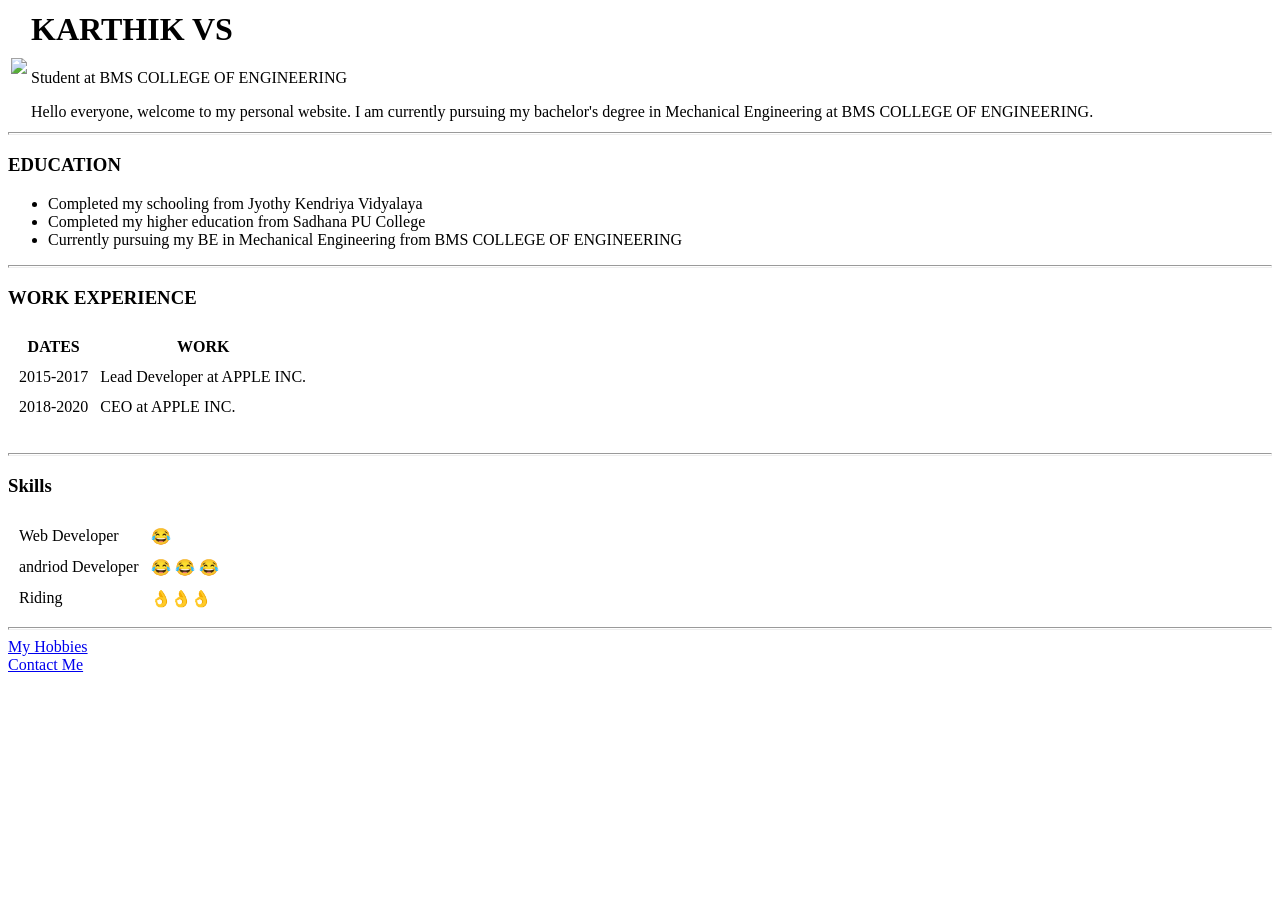
==== index.html @ 0edec09c "Add initial CV website files" ====
<html>

<head>
  <meta charset="utf-8">
  <title>Karthik's Personal Website</title>
</head>

<body>
  <table>
    <tr>
      <td>
        <img src="https://images.newscientist.com/wp-content/uploads/2022/07/12160337/SEI_114340789.jpg?width=300" </td>
      <td>
        <h1>KARTHIK VS</h1>
        <p>
          Student at BMS COLLEGE OF ENGINEERING
        </p>
        <p>
          Hello everyone, welcome to my personal website.
          I am currently pursuing my bachelor's degree in
          Mechanical Engineering at BMS COLLEGE OF ENGINEERING.
        </p>
    </tr>
  </table>





  <hr size="3" />
  <h3>EDUCATION </h3>
  <ul>
    <li>Completed my schooling from Jyothy Kendriya Vidyalaya</li>
    <li>Completed my higher education from Sadhana PU College </li>
    <li>Currently pursuing my BE in Mechanical Engineering from BMS COLLEGE OF ENGINEERING</li>
  </ul>
  <hr size="3"/>
  <h3>WORK EXPERIENCE</h3>
  <table cellspacing="10">
    <thead>
      <tr>
        <th> DATES</th>
        <th>WORK</th>
      </tr>
    </thead>
    <tr>
      <td>
        2015-2017
      </td>
      <td>
        Lead Developer at APPLE INC.
      </td>
    </tr>
    <tr>
      <td>
        2018-2020
      </td>
      <td>
        CEO at APPLE INC.
      </td>

    </tr>
  </table>
  <br />
  <hr size="3"/>
  <h3>Skills</h3>
  <table cellspacing="10">
    <tr>
      <td>Web Developer  </td>
      <td>
        😂
      </td>
    </tr>
    <tr>
      <td>andriod Developer  </td>
      <td>
        😂  😂  😂
      </td>
    </tr>
    <tr>
      <td>Riding  </td>
      <td>
        👌👌👌
      </td>
    </tr>
  </table>

  <hr size="3" />

  <a href="Hobbies.html">My Hobbies</a>
  <br />
  <a href="contact me.html">Contact Me</a>



</body>

</html>
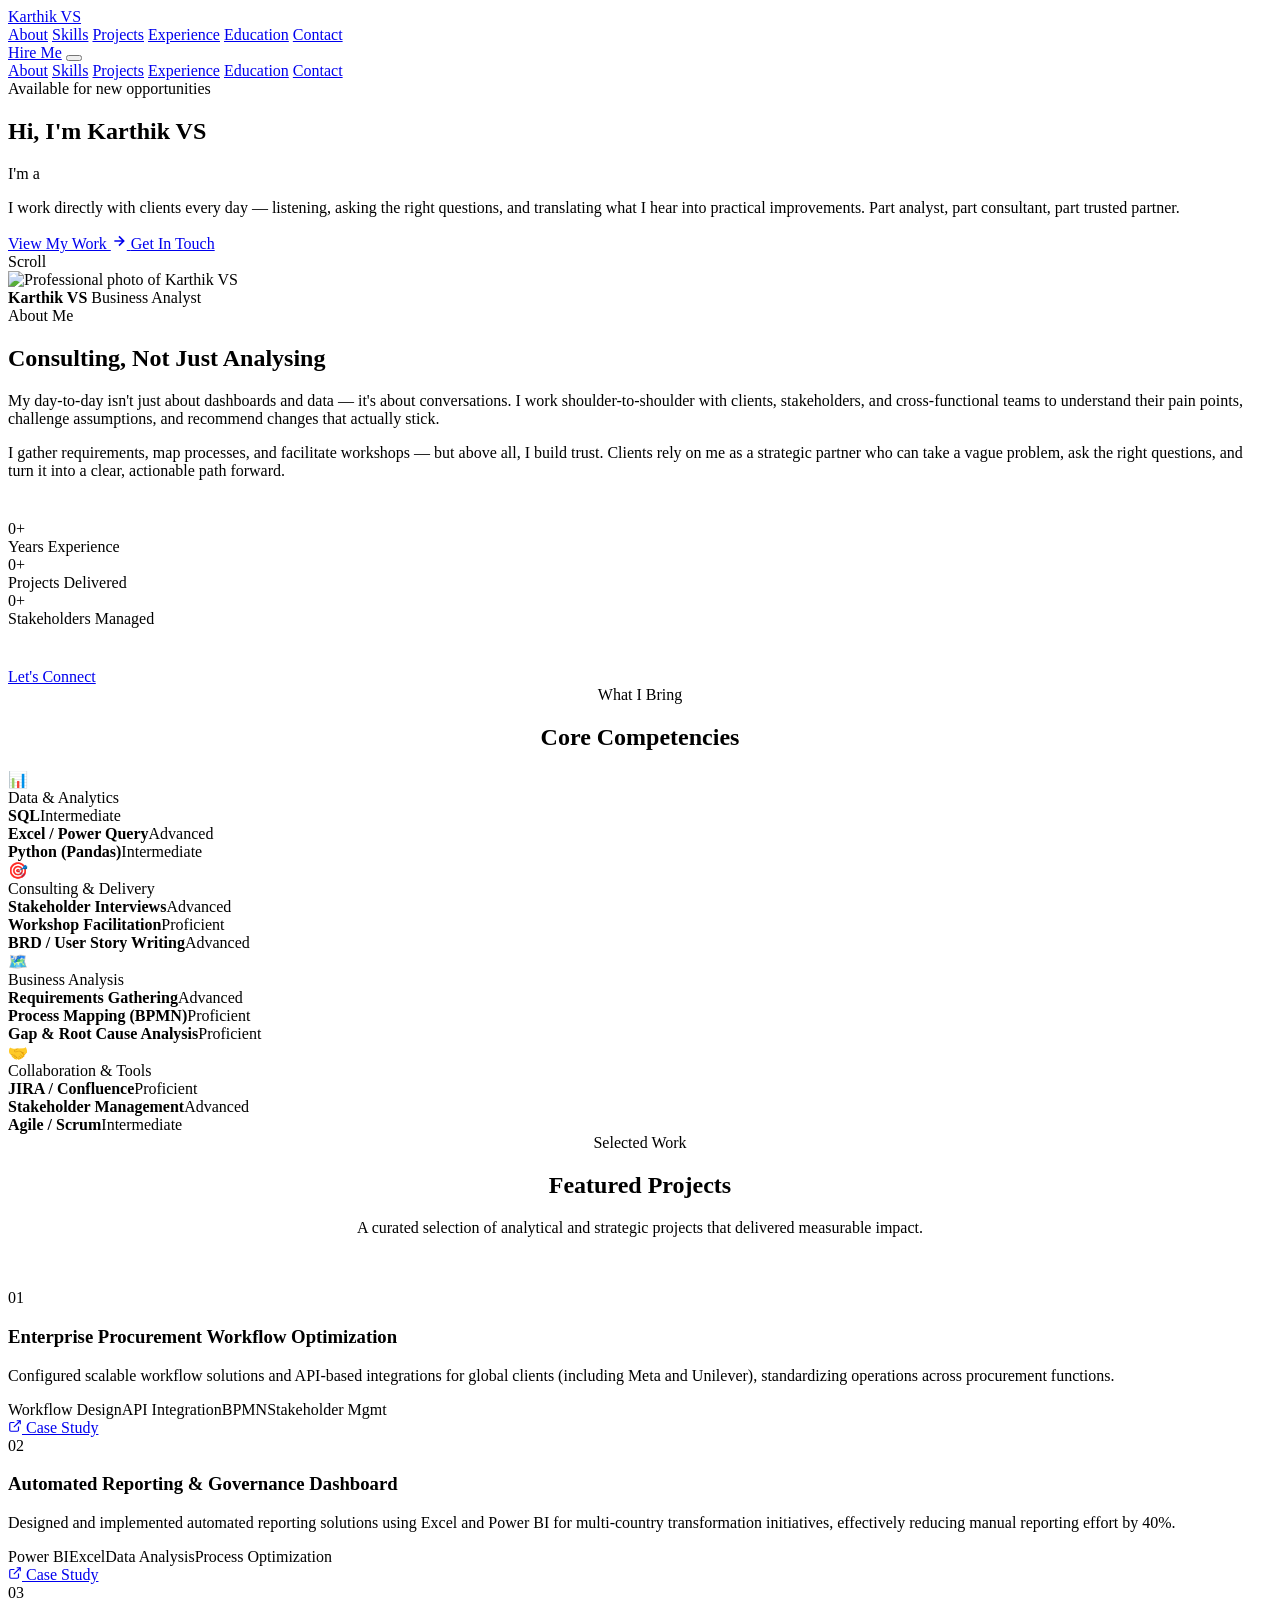
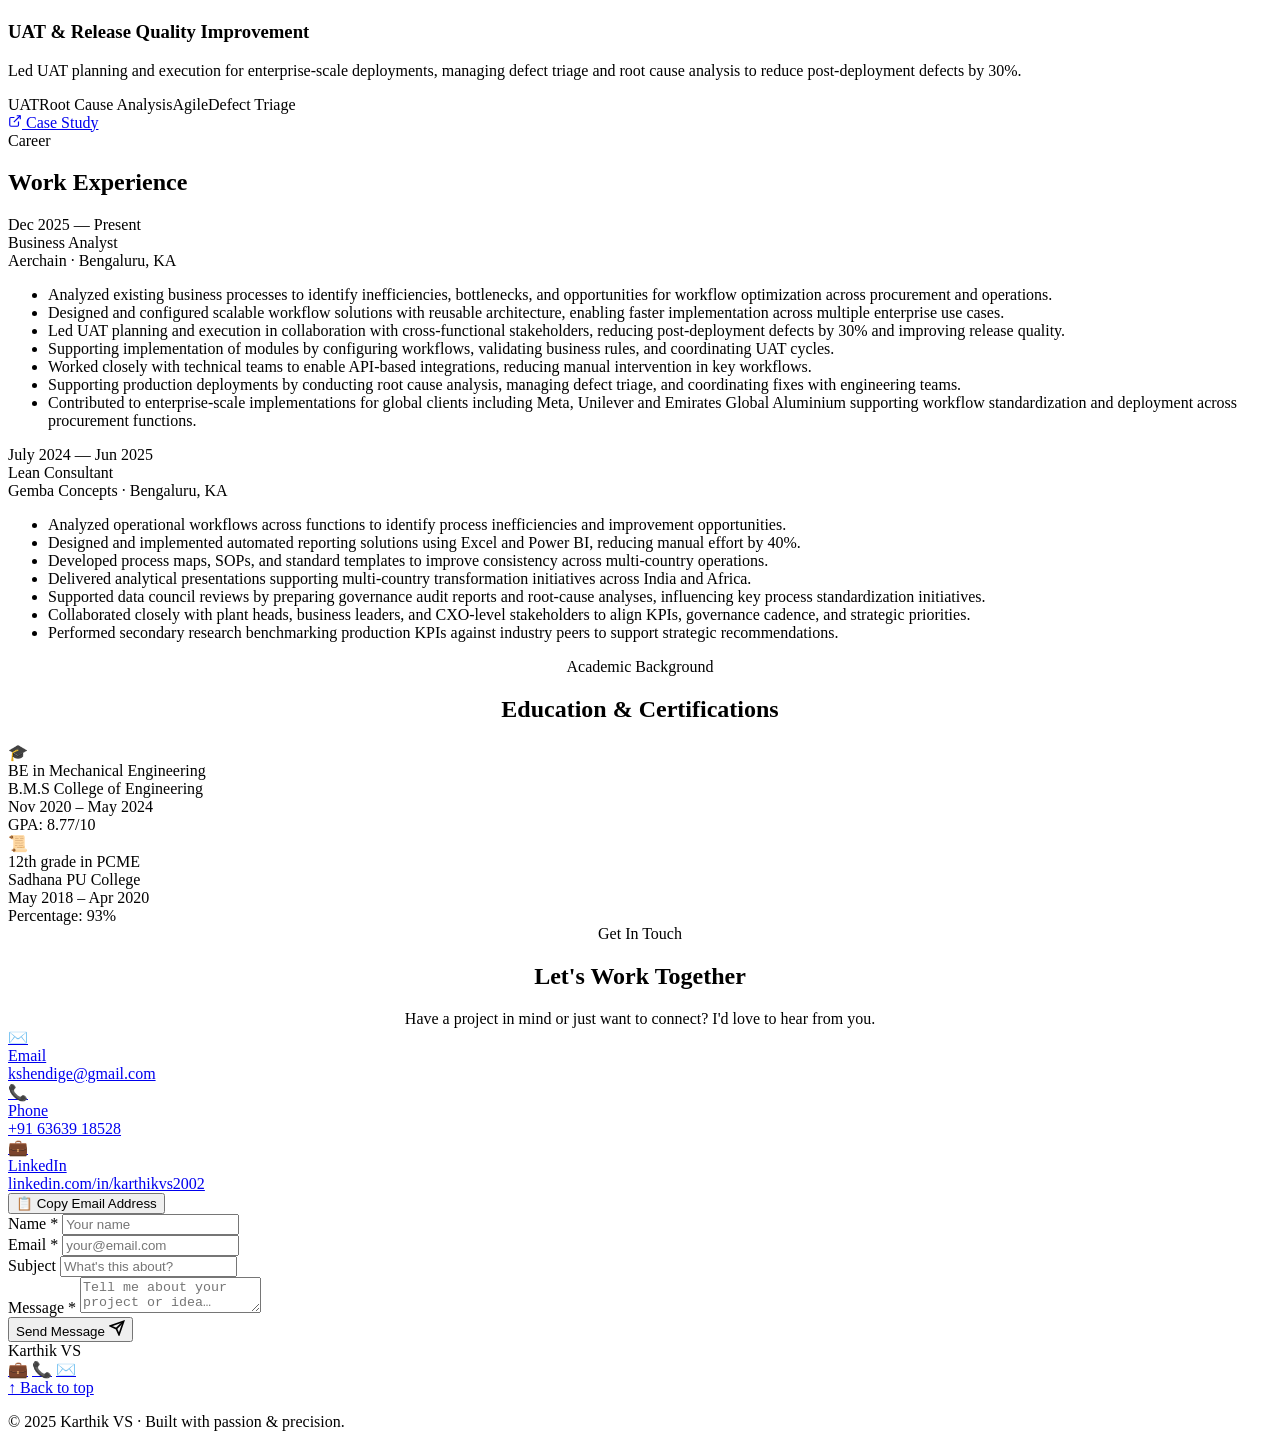
==== commit 306bc016: "Add files via upload" ====
--- a/index.html
+++ b/index.html
@@ -1,98 +1,436 @@
-<html>
-
-<head>
-  <meta charset="utf-8">
-  <title>Karthik's Personal Website</title>
-</head>
-
-<body>
-  <table>
-    <tr>
-      <td>
-        <img src="https://images.newscientist.com/wp-content/uploads/2022/07/12160337/SEI_114340789.jpg?width=300" </td>
-      <td>
-        <h1>KARTHIK VS</h1>
-        <p>
-          Student at BMS COLLEGE OF ENGINEERING
-        </p>
-        <p>
-          Hello everyone, welcome to my personal website.
-          I am currently pursuing my bachelor's degree in
-          Mechanical Engineering at BMS COLLEGE OF ENGINEERING.
-        </p>
-    </tr>
-  </table>
-
-
-
-
-
-  <hr size="3" />
-  <h3>EDUCATION </h3>
-  <ul>
-    <li>Completed my schooling from Jyothy Kendriya Vidyalaya</li>
-    <li>Completed my higher education from Sadhana PU College </li>
-    <li>Currently pursuing my BE in Mechanical Engineering from BMS COLLEGE OF ENGINEERING</li>
-  </ul>
-  <hr size="3"/>
-  <h3>WORK EXPERIENCE</h3>
-  <table cellspacing="10">
-    <thead>
-      <tr>
-        <th> DATES</th>
-        <th>WORK</th>
-      </tr>
-    </thead>
-    <tr>
-      <td>
-        2015-2017
-      </td>
-      <td>
-        Lead Developer at APPLE INC.
-      </td>
-    </tr>
-    <tr>
-      <td>
-        2018-2020
-      </td>
-      <td>
-        CEO at APPLE INC.
-      </td>
-
-    </tr>
-  </table>
-  <br />
-  <hr size="3"/>
-  <h3>Skills</h3>
-  <table cellspacing="10">
-    <tr>
-      <td>Web Developer  </td>
-      <td>
-        😂
-      </td>
-    </tr>
-    <tr>
-      <td>andriod Developer  </td>
-      <td>
-        😂  😂  😂
-      </td>
-    </tr>
-    <tr>
-      <td>Riding  </td>
-      <td>
-        👌👌👌
-      </td>
-    </tr>
-  </table>
-
-  <hr size="3" />
-
-  <a href="Hobbies.html">My Hobbies</a>
-  <br />
-  <a href="contact me.html">Contact Me</a>
-
-
-
-</body>
-
-</html>
+<!DOCTYPE html>
+<html lang="en">
+<head>
+  <meta charset="UTF-8" />
+  <meta name="viewport" content="width=device-width, initial-scale=1.0" />
+  <title>Karthik VS — Business Analyst &amp; Consultant</title>
+  <meta name="description" content="Portfolio of Karthik VS — a Business Analyst and client-facing consultant who partners with organisations to solve complex problems, improve processes, and drive strategic outcomes." />
+  <meta name="theme-color" content="#06060f" />
+  <meta property="og:title" content="Karthik VS — Business Analyst" />
+  <meta property="og:description" content="Transforming complex data into clear, actionable business strategies." />
+  <meta property="og:type" content="website" />
+  <link rel="stylesheet" href="css/style.css" />
+</head>
+<body>
+
+  <!-- Custom Cursor -->
+  <div id="cursor-dot" aria-hidden="true"></div>
+  <div id="cursor-ring" aria-hidden="true"></div>
+
+  <!-- Scroll Progress -->
+  <div id="scroll-progress" aria-hidden="true"></div>
+
+  <!-- ═══════════ NAVBAR ═══════════ -->
+  <header id="navbar" class="navbar" role="banner">
+    <div class="container">
+      <a href="#hero" class="nav__logo" aria-label="Karthik VS — home">Karthik VS</a>
+      <nav class="nav__links" aria-label="Primary navigation">
+        <a href="#about"      class="nav__link">About</a>
+        <a href="#skills"     class="nav__link">Skills</a>
+        <a href="#projects"   class="nav__link">Projects</a>
+        <a href="#experience" class="nav__link">Experience</a>
+        <a href="#education"  class="nav__link">Education</a>
+        <a href="#contact"    class="nav__link">Contact</a>
+      </nav>
+      <a href="#contact" class="nav__cta" id="nav-hire-btn">Hire Me</a>
+      <button class="nav__hamburger" id="hamburger" aria-label="Toggle menu" aria-expanded="false">
+        <span></span><span></span><span></span>
+      </button>
+    </div>
+  </header>
+
+  <!-- Mobile Drawer -->
+  <nav class="nav__drawer" id="nav-drawer" aria-label="Mobile navigation">
+    <a href="#about"      class="nav__link">About</a>
+    <a href="#skills"     class="nav__link">Skills</a>
+    <a href="#projects"   class="nav__link">Projects</a>
+    <a href="#experience" class="nav__link">Experience</a>
+    <a href="#education"  class="nav__link">Education</a>
+    <a href="#contact"    class="nav__link">Contact</a>
+  </nav>
+
+  <main id="main-content">
+
+    <!-- ═══════════ HERO ═══════════ -->
+    <section id="hero" class="hero" aria-label="Introduction">
+      <div class="hero__blobs" aria-hidden="true">
+        <div class="blob blob-1"></div>
+        <div class="blob blob-2"></div>
+        <div class="blob blob-3"></div>
+      </div>
+      <div class="container">
+        <div class="hero__tag" aria-label="Availability status">
+          <span class="hero__tag-dot"></span>
+          Available for new opportunities
+        </div>
+        <h1 class="hero__name">
+          Hi, I'm <span class="gradient-text">Karthik VS</span>
+        </h1>
+        <p class="hero__roles">
+          I'm a <span class="typed" id="typed-text"></span><span class="hero__cursor" aria-hidden="true"></span>
+        </p>
+        <p class="hero__bio">
+          I work directly with clients every day — listening, asking the right questions, and translating what I hear into practical improvements. Part analyst, part consultant, part trusted partner.
+        </p>
+        <div class="hero__actions">
+          <a href="#projects" class="btn-primary" id="hero-view-work-btn">
+            View My Work
+            <svg width="16" height="16" viewBox="0 0 24 24" fill="none" stroke="currentColor" stroke-width="2.5" aria-hidden="true"><path d="M5 12h14M12 5l7 7-7 7"/></svg>
+          </a>
+          <a href="#contact" class="btn-ghost" id="hero-contact-btn">Get In Touch</a>
+        </div>
+      </div>
+      <div class="hero__scroll" aria-hidden="true">
+        <div class="hero__scroll-icon"></div>
+        <span>Scroll</span>
+      </div>
+    </section>
+
+    <!-- ═══════════ ABOUT ═══════════ -->
+    <section id="about" class="section section--alt" aria-label="About me">
+      <div class="container">
+        <div class="about__grid">
+          <div class="reveal reveal--left">
+            <div class="about__avatar-wrap" data-tilt data-tilt-max="6">
+              <img src="assets/avatar.png" alt="Professional photo of Karthik VS" loading="lazy" />
+              <div class="about__avatar-badge">
+                <strong>Karthik VS</strong>
+                <span>Business Analyst</span>
+              </div>
+            </div>
+          </div>
+          <div class="reveal reveal--right">
+            <span class="section-label">About Me</span>
+            <h2 class="section-title">Consulting, <span class="gradient-text">Not Just Analysing</span></h2>
+            <p class="section-sub">
+              My day-to-day isn't just about dashboards and data — it's about conversations. I work shoulder-to-shoulder with clients, stakeholders, and cross-functional teams to understand their pain points, challenge assumptions, and recommend changes that actually stick.
+            </p>
+            <p class="section-sub" style="margin-top:16px;">
+              I gather requirements, map processes, and facilitate workshops — but above all, I build trust. Clients rely on me as a strategic partner who can take a vague problem, ask the right questions, and turn it into a clear, actionable path forward.
+            </p>
+            <div class="about__stats reveal-stagger" style="margin-top:40px;">
+              <div class="stat">
+                <div class="stat__num gradient-text" data-count="2" data-suffix="+">0+</div>
+                <div class="stat__label">Years Experience</div>
+              </div>
+              <div class="stat">
+                <div class="stat__num gradient-text" data-count="10" data-suffix="+">0+</div>
+                <div class="stat__label">Projects Delivered</div>
+              </div>
+              <div class="stat">
+                <div class="stat__num gradient-text" data-count="15" data-suffix="+">0+</div>
+                <div class="stat__label">Stakeholders Managed</div>
+              </div>
+            </div>
+            <div style="margin-top:40px;">
+              <a href="#contact" class="btn-primary" id="about-contact-btn">Let's Connect</a>
+            </div>
+          </div>
+        </div>
+      </div>
+    </section>
+
+    <!-- ═══════════ SKILLS ═══════════ -->
+    <section id="skills" class="section" aria-label="Skills">
+      <div class="container">
+        <div class="reveal" style="text-align:center;margin-bottom:8px;">
+          <span class="section-label">What I Bring</span>
+          <h2 class="section-title">Core <span class="gradient-text">Competencies</span></h2>
+        </div>
+        <div class="skills__grid reveal-stagger">
+
+          <div class="skill-group">
+            <div class="skill-group__icon">📊</div>
+            <div class="skill-group__name">Data &amp; Analytics</div>
+            <div class="skill-bar">
+              <div class="skill-bar__label"><strong>SQL</strong><span>Intermediate</span></div>
+              <div class="skill-bar__track"><div class="skill-bar-fill" data-pct="75"></div></div>
+            </div>
+            <div class="skill-bar">
+              <div class="skill-bar__label"><strong>Excel / Power Query</strong><span>Advanced</span></div>
+              <div class="skill-bar__track"><div class="skill-bar-fill" data-pct="95"></div></div>
+            </div>
+            <div class="skill-bar">
+              <div class="skill-bar__label"><strong>Python (Pandas)</strong><span>Intermediate</span></div>
+              <div class="skill-bar__track"><div class="skill-bar-fill" data-pct="75"></div></div>
+            </div>
+          </div>
+
+          <div class="skill-group">
+            <div class="skill-group__icon">🎯</div>
+            <div class="skill-group__name">Consulting &amp; Delivery</div>
+            <div class="skill-bar">
+              <div class="skill-bar__label"><strong>Stakeholder Interviews</strong><span>Advanced</span></div>
+              <div class="skill-bar__track"><div class="skill-bar-fill" data-pct="92"></div></div>
+            </div>
+            <div class="skill-bar">
+              <div class="skill-bar__label"><strong>Workshop Facilitation</strong><span>Proficient</span></div>
+              <div class="skill-bar__track"><div class="skill-bar-fill" data-pct="88"></div></div>
+            </div>
+            <div class="skill-bar">
+              <div class="skill-bar__label"><strong>BRD / User Story Writing</strong><span>Advanced</span></div>
+              <div class="skill-bar__track"><div class="skill-bar-fill" data-pct="90"></div></div>
+            </div>
+          </div>
+
+
+          <div class="skill-group">
+            <div class="skill-group__icon">🗺️</div>
+            <div class="skill-group__name">Business Analysis</div>
+            <div class="skill-bar">
+              <div class="skill-bar__label"><strong>Requirements Gathering</strong><span>Advanced</span></div>
+              <div class="skill-bar__track"><div class="skill-bar-fill" data-pct="95"></div></div>
+            </div>
+            <div class="skill-bar">
+              <div class="skill-bar__label"><strong>Process Mapping (BPMN)</strong><span>Proficient</span></div>
+              <div class="skill-bar__track"><div class="skill-bar-fill" data-pct="88"></div></div>
+            </div>
+            <div class="skill-bar">
+              <div class="skill-bar__label"><strong>Gap &amp; Root Cause Analysis</strong><span>Proficient</span></div>
+              <div class="skill-bar__track"><div class="skill-bar-fill" data-pct="85"></div></div>
+            </div>
+          </div>
+
+          <div class="skill-group">
+            <div class="skill-group__icon">🤝</div>
+            <div class="skill-group__name">Collaboration &amp; Tools</div>
+            <div class="skill-bar">
+              <div class="skill-bar__label"><strong>JIRA / Confluence</strong><span>Proficient</span></div>
+              <div class="skill-bar__track"><div class="skill-bar-fill" data-pct="88"></div></div>
+            </div>
+            <div class="skill-bar">
+              <div class="skill-bar__label"><strong>Stakeholder Management</strong><span>Advanced</span></div>
+              <div class="skill-bar__track"><div class="skill-bar-fill" data-pct="90"></div></div>
+            </div>
+            <div class="skill-bar">
+              <div class="skill-bar__label"><strong>Agile / Scrum</strong><span>Intermediate</span></div>
+              <div class="skill-bar__track"><div class="skill-bar-fill" data-pct="82"></div></div>
+            </div>
+          </div>
+
+        </div>
+      </div>
+    </section>
+
+    <!-- ═══════════ PROJECTS ═══════════ -->
+    <section id="projects" class="section section--alt" aria-label="Projects">
+      <div class="container">
+        <div class="reveal" style="text-align:center;">
+          <span class="section-label">Selected Work</span>
+          <h2 class="section-title">Featured <span class="gradient-text">Projects</span></h2>
+          <p class="section-sub" style="margin:0 auto 52px;">A curated selection of analytical and strategic projects that delivered measurable impact.</p>
+        </div>
+        <div class="projects__grid reveal-stagger">
+
+          <article class="project-card" data-tilt data-tilt-max="5">
+            <div class="project-card__num">01</div>
+            <h3 class="project-card__title">Enterprise Procurement Workflow Optimization</h3>
+            <p class="project-card__desc">Configured scalable workflow solutions and API-based integrations for global clients (including Meta and Unilever), standardizing operations across procurement functions.</p>
+            <div class="project-card__tags">
+              <span class="tag">Workflow Design</span><span class="tag">API Integration</span><span class="tag">BPMN</span><span class="tag">Stakeholder Mgmt</span>
+            </div>
+            <div class="project-card__links">
+              <a href="#" class="project-link" id="proj1-case-btn">
+                <svg width="14" height="14" viewBox="0 0 24 24" fill="none" stroke="currentColor" stroke-width="2" aria-hidden="true"><path d="M18 13v6a2 2 0 01-2 2H5a2 2 0 01-2-2V8a2 2 0 012-2h6"/><polyline points="15 3 21 3 21 9"/><line x1="10" y1="14" x2="21" y2="3"/></svg>
+                Case Study
+              </a>
+            </div>
+          </article>
+
+          <article class="project-card" data-tilt data-tilt-max="5">
+            <div class="project-card__num">02</div>
+            <h3 class="project-card__title">Automated Reporting &amp; Governance Dashboard</h3>
+            <p class="project-card__desc">Designed and implemented automated reporting solutions using Excel and Power BI for multi-country transformation initiatives, effectively reducing manual reporting effort by 40%.</p>
+            <div class="project-card__tags">
+              <span class="tag">Power BI</span><span class="tag">Excel</span><span class="tag">Data Analysis</span><span class="tag">Process Optimization</span>
+            </div>
+            <div class="project-card__links">
+              <a href="#" class="project-link" id="proj2-case-btn">
+                <svg width="14" height="14" viewBox="0 0 24 24" fill="none" stroke="currentColor" stroke-width="2" aria-hidden="true"><path d="M18 13v6a2 2 0 01-2 2H5a2 2 0 01-2-2V8a2 2 0 012-2h6"/><polyline points="15 3 21 3 21 9"/><line x1="10" y1="14" x2="21" y2="3"/></svg>
+                Case Study
+              </a>
+            </div>
+          </article>
+
+          <article class="project-card" data-tilt data-tilt-max="5">
+            <div class="project-card__num">03</div>
+            <h3 class="project-card__title">UAT &amp; Release Quality Improvement</h3>
+            <p class="project-card__desc">Led UAT planning and execution for enterprise-scale deployments, managing defect triage and root cause analysis to reduce post-deployment defects by 30%.</p>
+            <div class="project-card__tags">
+              <span class="tag">UAT</span><span class="tag">Root Cause Analysis</span><span class="tag">Agile</span><span class="tag">Defect Triage</span>
+            </div>
+            <div class="project-card__links">
+              <a href="#" class="project-link" id="proj3-case-btn">
+                <svg width="14" height="14" viewBox="0 0 24 24" fill="none" stroke="currentColor" stroke-width="2" aria-hidden="true"><path d="M18 13v6a2 2 0 01-2 2H5a2 2 0 01-2-2V8a2 2 0 012-2h6"/><polyline points="15 3 21 3 21 9"/><line x1="10" y1="14" x2="21" y2="3"/></svg>
+                Case Study
+              </a>
+            </div>
+          </article>
+
+        </div>
+      </div>
+    </section>
+
+    <!-- ═══════════ EXPERIENCE ═══════════ -->
+    <section id="experience" class="section" aria-label="Work experience">
+      <div class="container">
+        <div class="reveal">
+          <span class="section-label">Career</span>
+          <h2 class="section-title">Work <span class="gradient-text">Experience</span></h2>
+        </div>
+        <div class="timeline reveal">
+
+          <div class="timeline__item">
+            <div class="timeline__dot" aria-hidden="true"></div>
+            <div class="timeline__date">Dec 2025 — Present</div>
+            <div class="timeline__role">Business Analyst</div>
+            <div class="timeline__company">Aerchain · Bengaluru, KA</div>
+            <ul class="timeline__bullets">
+              <li>Analyzed existing business processes to identify inefficiencies, bottlenecks, and opportunities for workflow optimization across procurement and operations.</li>
+              <li>Designed and configured scalable workflow solutions with reusable architecture, enabling faster implementation across multiple enterprise use cases.</li>
+              <li>Led UAT planning and execution in collaboration with cross-functional stakeholders, reducing post-deployment defects by 30% and improving release quality.</li>
+              <li>Supporting implementation of modules by configuring workflows, validating business rules, and coordinating UAT cycles.</li>
+              <li>Worked closely with technical teams to enable API-based integrations, reducing manual intervention in key workflows.</li>
+              <li>Supporting production deployments by conducting root cause analysis, managing defect triage, and coordinating fixes with engineering teams.</li>
+              <li>Contributed to enterprise-scale implementations for global clients including Meta, Unilever and Emirates Global Aluminium supporting workflow standardization and deployment across procurement functions.</li>
+            </ul>
+          </div>
+
+          <div class="timeline__item">
+            <div class="timeline__dot" aria-hidden="true"></div>
+            <div class="timeline__date">July 2024 — Jun 2025</div>
+            <div class="timeline__role">Lean Consultant</div>
+            <div class="timeline__company">Gemba Concepts · Bengaluru, KA</div>
+            <ul class="timeline__bullets">
+              <li>Analyzed operational workflows across functions to identify process inefficiencies and improvement opportunities.</li>
+              <li>Designed and implemented automated reporting solutions using Excel and Power BI, reducing manual effort by 40%.</li>
+              <li>Developed process maps, SOPs, and standard templates to improve consistency across multi-country operations.</li>
+              <li>Delivered analytical presentations supporting multi-country transformation initiatives across India and Africa.</li>
+              <li>Supported data council reviews by preparing governance audit reports and root-cause analyses, influencing key process standardization initiatives.</li>
+              <li>Collaborated closely with plant heads, business leaders, and CXO-level stakeholders to align KPIs, governance cadence, and strategic priorities.</li>
+              <li>Performed secondary research benchmarking production KPIs against industry peers to support strategic recommendations.</li>
+            </ul>
+          </div>
+
+        </div>
+      </div>
+    </section>
+
+    <!-- ═══════════ EDUCATION ═══════════ -->
+    <section id="education" class="section section--alt" aria-label="Education">
+      <div class="container">
+        <div class="reveal" style="text-align:center;">
+          <span class="section-label">Academic Background</span>
+          <h2 class="section-title">Education &amp; <span class="gradient-text">Certifications</span></h2>
+        </div>
+        <div class="education__grid reveal-stagger">
+
+          <div class="edu-card">
+            <div class="edu-card__icon">🎓</div>
+            <div class="edu-card__degree">BE in Mechanical Engineering</div>
+            <div class="edu-card__school">B.M.S College of Engineering</div>
+            <div class="edu-card__year">Nov 2020 – May 2024</div>
+            <div class="edu-card__year">GPA: 8.77/10</div>
+          </div>
+
+          <div class="edu-card">
+            <div class="edu-card__icon">📜</div>
+            <div class="edu-card__degree">12th grade in PCME</div>
+            <div class="edu-card__school">Sadhana PU College</div>
+            <div class="edu-card__year">May 2018 – Apr 2020</div>
+            <div class="edu-card__year">Percentage: 93%</div>
+          </div>
+
+        </div>
+      </div>
+    </section>
+
+    <!-- ═══════════ CONTACT ═══════════ -->
+    <section id="contact" class="section" aria-label="Contact">
+      <div class="container">
+        <div class="reveal" style="text-align:center;">
+          <span class="section-label">Get In Touch</span>
+          <h2 class="section-title">Let's <span class="gradient-text">Work Together</span></h2>
+          <p class="section-sub" style="margin:0 auto;">Have a project in mind or just want to connect? I'd love to hear from you.</p>
+        </div>
+        <div class="contact__wrapper">
+
+          <div class="contact__info reveal reveal--left">
+            <a href="mailto:kshendige@gmail.com" class="contact__link-row" id="email-link">
+              <span class="contact__link-icon">✉️</span>
+              <div>
+                <div class="contact__link-label">Email</div>
+                <div class="contact__link-val">kshendige@gmail.com</div>
+              </div>
+            </a>
+            <a href="tel:+916363918528" class="contact__link-row" id="phone-link">
+              <span class="contact__link-icon">📞</span>
+              <div>
+                <div class="contact__link-label">Phone</div>
+                <div class="contact__link-val">+91 63639 18528</div>
+              </div>
+            </a>
+            <a href="https://linkedin.com/in/karthikvs2002/" target="_blank" rel="noopener noreferrer" class="contact__link-row" id="linkedin-link">
+              <span class="contact__link-icon">💼</span>
+              <div>
+                <div class="contact__link-label">LinkedIn</div>
+                <div class="contact__link-val">linkedin.com/in/karthikvs2002</div>
+              </div>
+            </a>
+            <button class="btn-ghost" id="copy-email" style="width:fit-content;">
+              📋 Copy Email Address
+            </button>
+          </div>
+
+          <form class="contact__form reveal reveal--right" id="contact-form" novalidate>
+            <div class="form-row">
+              <div class="form-group">
+                <label for="f-name">Name *</label>
+                <input type="text" id="f-name" name="name" placeholder="Your name" required autocomplete="name" />
+              </div>
+              <div class="form-group">
+                <label for="f-email">Email *</label>
+                <input type="email" id="f-email" name="email" placeholder="your@email.com" required autocomplete="email" />
+              </div>
+            </div>
+            <div class="form-group">
+              <label for="f-subject">Subject</label>
+              <input type="text" id="f-subject" name="subject" placeholder="What's this about?" />
+            </div>
+            <div class="form-group">
+              <label for="f-message">Message *</label>
+              <textarea id="f-message" name="message" placeholder="Tell me about your project or idea…" required></textarea>
+            </div>
+            <button type="submit" class="btn-primary" id="contact-submit-btn" style="width:fit-content;">
+              Send Message
+              <svg width="16" height="16" viewBox="0 0 24 24" fill="none" stroke="currentColor" stroke-width="2.5" aria-hidden="true"><line x1="22" y1="2" x2="11" y2="13"/><polygon points="22 2 15 22 11 13 2 9 22 2"/></svg>
+            </button>
+          </form>
+
+        </div>
+      </div>
+    </section>
+
+  </main>
+
+  <!-- ═══════════ FOOTER ═══════════ -->
+  <footer class="footer" role="contentinfo">
+    <div class="container">
+      <div class="footer__top">
+        <span class="nav__logo">Karthik VS</span>
+        <div class="footer__socials">
+          <a href="https://linkedin.com/in/karthikvs2002/" target="_blank" rel="noopener noreferrer" class="social-btn" aria-label="LinkedIn" id="footer-linkedin">💼</a>
+          <a href="tel:+916363918528"                                               class="social-btn" aria-label="Phone"    id="footer-phone">📞</a>
+          <a href="mailto:kshendige@gmail.com"                                               class="social-btn" aria-label="Email"    id="footer-email">✉️</a>
+        </div>
+        <a href="#hero" class="back-to-top" id="back-to-top-btn">
+          ↑ Back to top
+        </a>
+      </div>
+      <p>© 2025 Karthik VS · Built with passion &amp; precision.</p>
+    </div>
+  </footer>
+
+  <script src="js/main.js"></script>
+</body>
+</html>
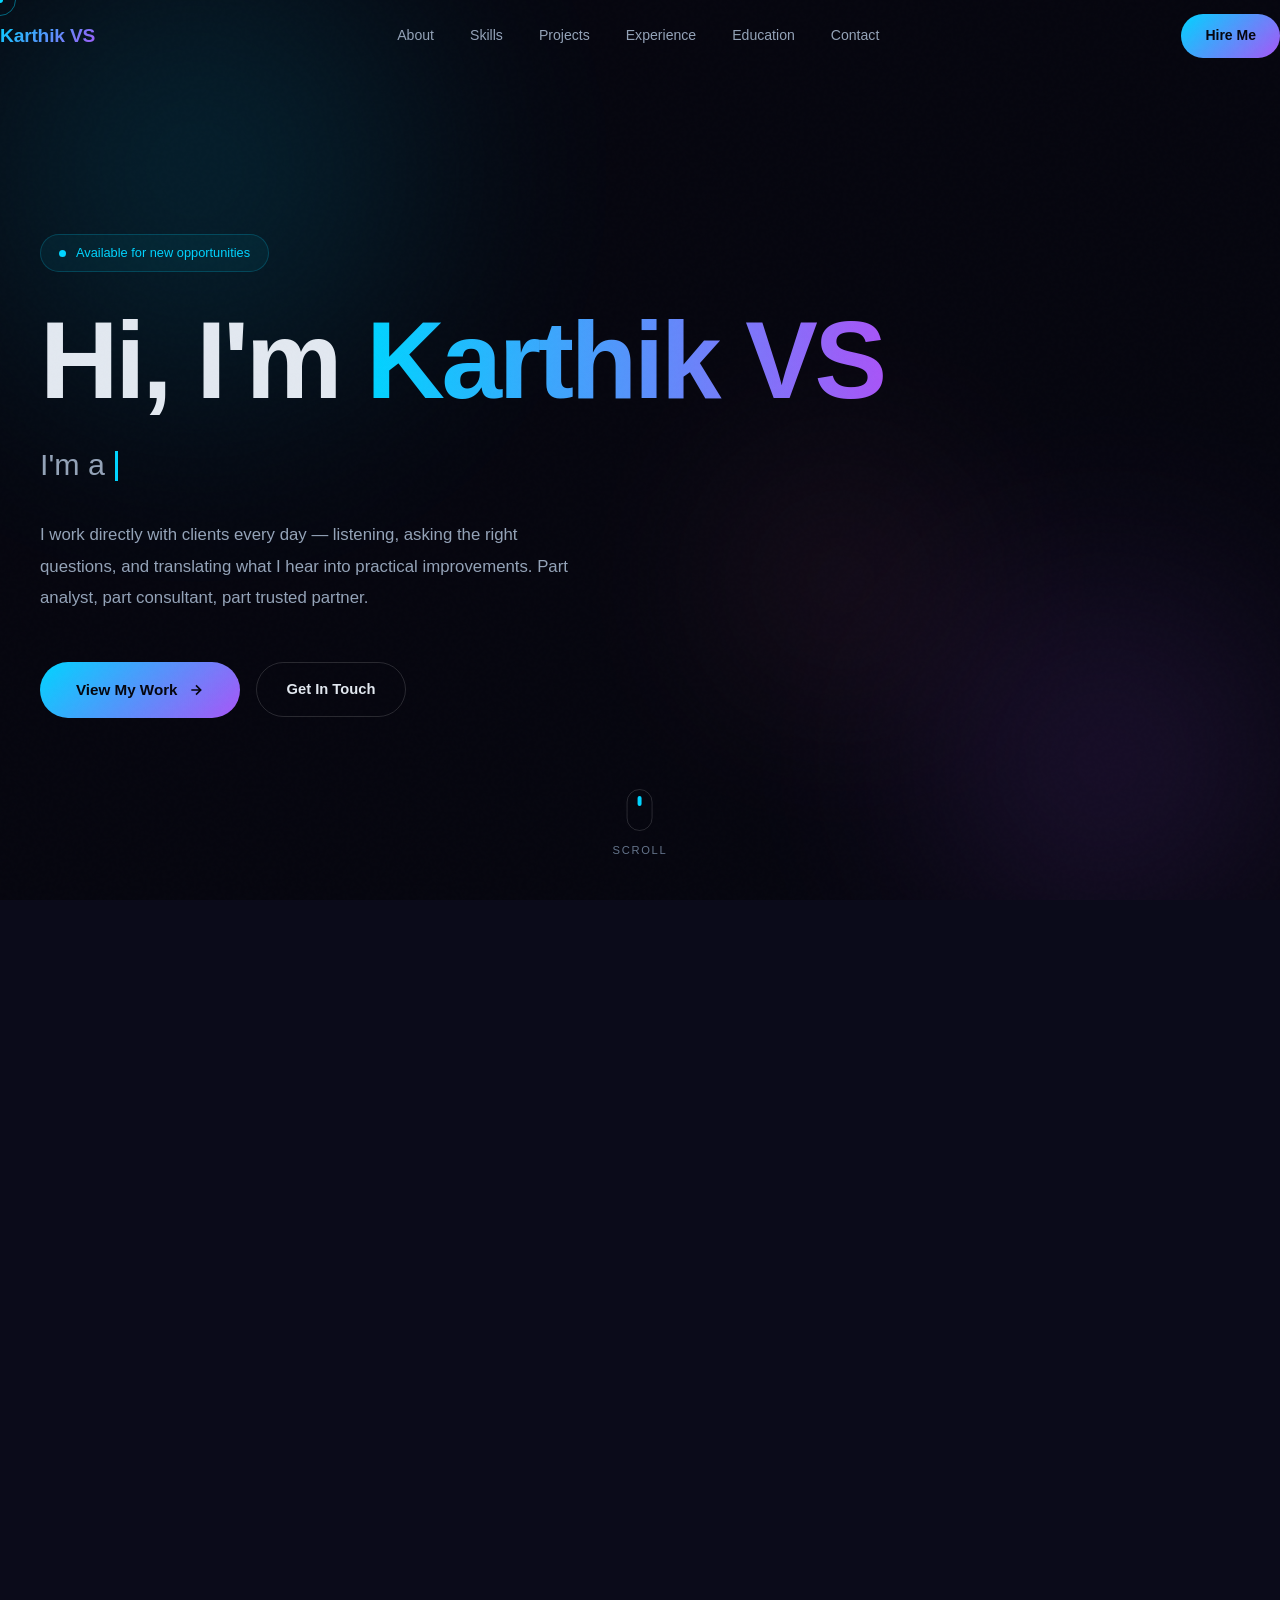
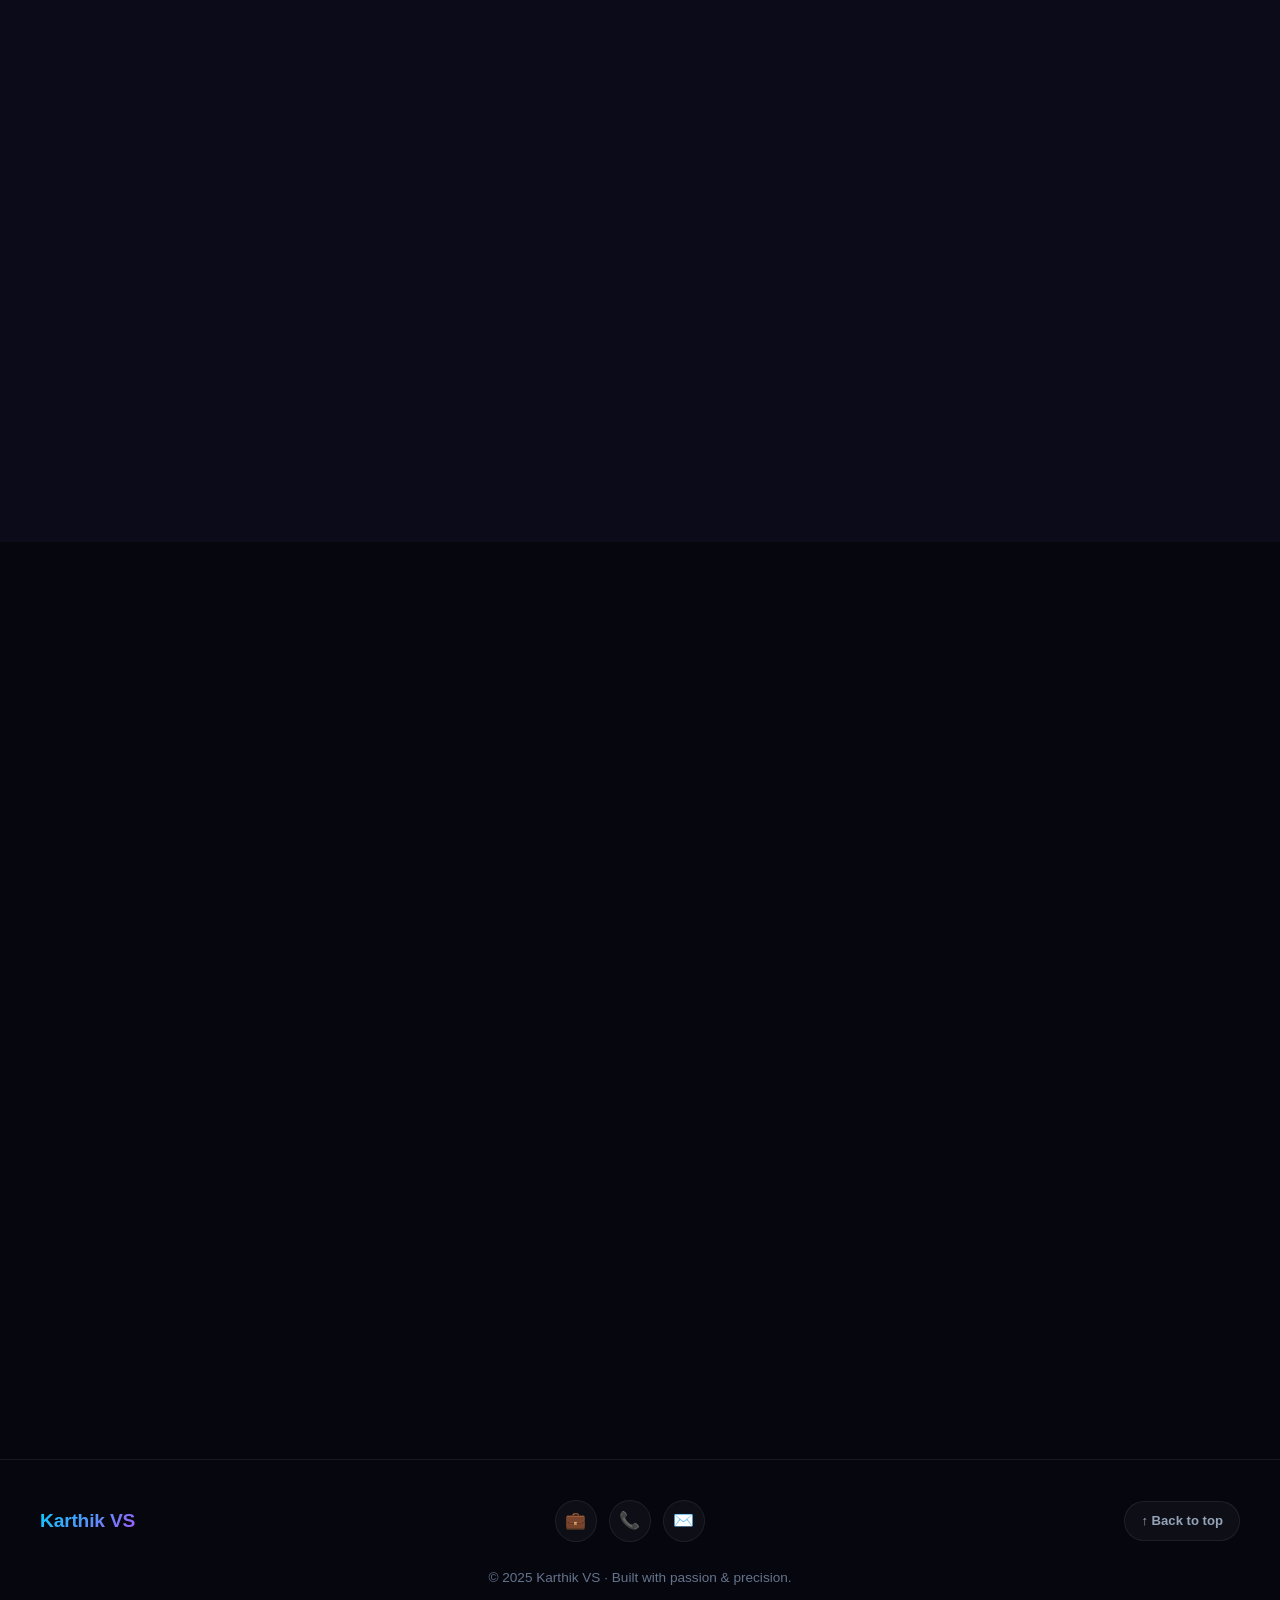
==== commit d83ac182: "Update index.html" ====
--- a/index.html
+++ b/index.html
@@ -9,7 +9,9 @@
   <meta property="og:title" content="Karthik VS — Business Analyst" />
   <meta property="og:description" content="Transforming complex data into clear, actionable business strategies." />
   <meta property="og:type" content="website" />
-  <link rel="stylesheet" href="css/style.css" />
+  <link rel="stylesheet" href="style.css">
+  <link rel="stylesheet" href="components.css">
+  <link rel="stylesheet" href="animations.css">
 </head>
 <body>
 
--- a/style.css
+++ b/style.css
@@ -0,0 +1,243 @@
+/* ============================================
+   STYLE.CSS — Design Tokens, Reset, Globals
+   ============================================ */
+
+@import url('https://fonts.googleapis.com/css2?family=Outfit:wght@300;400;500;600;700;800;900&family=Inter:ital,wght@0,300;0,400;0,500;0,600;1,400&display=swap');
+@import url('animations.css');
+@import url('components.css');
+
+/* ─── Design Tokens ─────────────────────────── */
+:root {
+  /* Backgrounds */
+  --clr-bg:          #06060f;
+  --clr-bg-2:        #0b0b1a;
+  --clr-bg-3:        #0f0f22;
+
+  /* Surfaces */
+  --clr-surface:     rgba(255,255,255,0.035);
+  --clr-surface-h:   rgba(255,255,255,0.07);
+  --clr-surface-hh:  rgba(255,255,255,0.11);
+
+  /* Borders */
+  --clr-border:      rgba(255,255,255,0.07);
+  --clr-border-h:    rgba(255,255,255,0.14);
+
+  /* Brand Colors */
+  --clr-cyan:        #00d4ff;
+  --clr-cyan-dim:    rgba(0,212,255,0.15);
+  --clr-purple:      #a855f7;
+  --clr-purple-dim:  rgba(168,85,247,0.15);
+  --clr-pink:        #f472b6;
+  --clr-pink-dim:    rgba(244,114,182,0.15);
+  --clr-emerald:     #34d399;
+
+  /* Text */
+  --clr-text:        #e2e8f0;
+  --clr-text-dim:    #94a3b8;
+  --clr-muted:       #64748b;
+  --clr-white:       #ffffff;
+
+  /* Gradients */
+  --gradient-main:   linear-gradient(135deg, var(--clr-cyan), var(--clr-purple));
+  --gradient-3:      linear-gradient(135deg, var(--clr-cyan), var(--clr-purple), var(--clr-pink));
+  --gradient-glow:   linear-gradient(135deg, rgba(0,212,255,0.12), rgba(168,85,247,0.12));
+  --gradient-mesh:   radial-gradient(at 40% 20%, rgba(0,212,255,0.08) 0px, transparent 50%),
+                     radial-gradient(at 80% 80%, rgba(168,85,247,0.08) 0px, transparent 50%),
+                     radial-gradient(at 20% 80%, rgba(244,114,182,0.06) 0px, transparent 50%);
+
+  /* Typography */
+  --font-heading: 'Outfit', sans-serif;
+  --font-body:    'Inter', sans-serif;
+
+  /* Radius */
+  --radius-xs:  6px;
+  --radius-sm:  10px;
+  --radius-md:  16px;
+  --radius-lg:  24px;
+  --radius-xl:  40px;
+
+  /* Shadows */
+  --shadow-sm:   0 2px 8px rgba(0,0,0,0.3);
+  --shadow-md:   0 8px 32px rgba(0,0,0,0.4), 0 1px 0 rgba(255,255,255,0.05) inset;
+  --shadow-lg:   0 20px 60px rgba(0,0,0,0.5), 0 1px 0 rgba(255,255,255,0.06) inset;
+  --shadow-glow: 0 0 40px rgba(0,212,255,0.25), 0 0 80px rgba(0,212,255,0.08);
+  --shadow-glow-purple: 0 0 40px rgba(168,85,247,0.25), 0 0 80px rgba(168,85,247,0.08);
+
+  /* Layout */
+  --nav-h:       72px;
+  --section-pad: clamp(90px, 11vw, 140px);
+  --max-w:       1200px;
+
+  /* Transitions */
+  --ease-spring: cubic-bezier(0.16, 1, 0.3, 1);
+  --ease-in-out: cubic-bezier(0.4, 0, 0.2, 1);
+  --ease-out:    cubic-bezier(0, 0, 0.2, 1);
+}
+
+/* ─── Reset ─────────────────────────────────── */
+*, *::before, *::after {
+  box-sizing: border-box;
+  margin: 0;
+  padding: 0;
+}
+
+html {
+  scroll-behavior: smooth;
+  font-size: 16px;
+  -webkit-text-size-adjust: 100%;
+}
+
+body {
+  background: var(--clr-bg);
+  color: var(--clr-text);
+  font-family: var(--font-body);
+  line-height: 1.7;
+  overflow-x: hidden;
+  cursor: none;
+  -webkit-font-smoothing: antialiased;
+  -moz-osx-font-smoothing: grayscale;
+}
+
+img, video { display: block; max-width: 100%; }
+a  { color: inherit; text-decoration: none; }
+ul { list-style: none; }
+button { cursor: none; border: none; background: none; font: inherit; color: inherit; }
+input, textarea, select { font: inherit; }
+svg { display: block; }
+
+/* ─── Noise Texture Overlay ─────────────────── */
+body::before {
+  content: '';
+  position: fixed;
+  inset: 0;
+  background-image: url("data:image/svg+xml,%3Csvg viewBox='0 0 256 256' xmlns='http://www.w3.org/2000/svg'%3E%3Cfilter id='n'%3E%3CfeTurbulence type='fractalNoise' baseFrequency='0.9' numOctaves='4' stitchTiles='stitch'/%3E%3C/filter%3E%3Crect width='100%25' height='100%25' filter='url(%23n)' opacity='0.03'/%3E%3C/svg%3E");
+  pointer-events: none;
+  z-index: 9999;
+  opacity: 0.4;
+}
+
+/* ─── Utilities ─────────────────────────────── */
+.container {
+  width: min(var(--max-w), 100% - 48px);
+  margin-inline: auto;
+}
+
+.section { padding: var(--section-pad) 0; }
+.section--alt { background: var(--clr-bg-2); position: relative; }
+
+/* Gradient shimmer text */
+.gradient-text {
+  background: linear-gradient(90deg,
+    var(--clr-cyan) 0%,
+    var(--clr-purple) 40%,
+    var(--clr-pink) 70%,
+    var(--clr-cyan) 100%);
+  background-size: 250% 100%;
+  -webkit-background-clip: text;
+  background-clip: text;
+  -webkit-text-fill-color: transparent;
+  animation: gradientShift 6s ease infinite;
+}
+
+/* Section header elements */
+.section-label {
+  display: inline-flex;
+  align-items: center;
+  gap: 8px;
+  font-family: var(--font-heading);
+  font-size: 0.75rem;
+  font-weight: 700;
+  letter-spacing: 0.2em;
+  text-transform: uppercase;
+  color: var(--clr-cyan);
+  margin-bottom: 14px;
+}
+
+.section-label::before {
+  content: '';
+  display: block;
+  width: 24px;
+  height: 1.5px;
+  background: var(--clr-cyan);
+  border-radius: 2px;
+}
+
+.section-title {
+  font-family: var(--font-heading);
+  font-size: clamp(2rem, 4.5vw, 3.25rem);
+  font-weight: 800;
+  line-height: 1.12;
+  margin-bottom: 18px;
+  letter-spacing: -0.02em;
+}
+
+.section-sub {
+  font-size: 1.05rem;
+  color: var(--clr-text-dim);
+  max-width: 580px;
+  line-height: 1.85;
+}
+
+/* ─── Custom Cursor ─────────────────────────── */
+#cursor-dot,
+#cursor-ring {
+  position: fixed;
+  border-radius: 50%;
+  pointer-events: none;
+  z-index: 10000;
+  transform: translate(-50%, -50%);
+  will-change: left, top;
+}
+
+#cursor-dot {
+  width: 6px;
+  height: 6px;
+  background: var(--clr-cyan);
+  transition: transform 0.1s var(--ease-out),
+              opacity 0.2s ease;
+  mix-blend-mode: screen;
+}
+
+#cursor-ring {
+  width: 32px;
+  height: 32px;
+  border: 1.5px solid rgba(0,212,255,0.45);
+  transition: width 0.3s var(--ease-spring),
+              height 0.3s var(--ease-spring),
+              border-color 0.3s ease,
+              background 0.3s ease,
+              opacity 0.2s ease;
+  background: transparent;
+}
+
+#cursor-ring.is-hovering {
+  width: 50px;
+  height: 50px;
+  border-color: var(--clr-purple);
+  background: rgba(168,85,247,0.07);
+}
+
+#cursor-ring.is-clicking {
+  transform: translate(-50%,-50%) scale(0.75);
+}
+
+/* ─── Scrollbar ─────────────────────────────── */
+::-webkit-scrollbar       { width: 5px; }
+::-webkit-scrollbar-track { background: var(--clr-bg); }
+::-webkit-scrollbar-thumb {
+  background: linear-gradient(to bottom, var(--clr-cyan), var(--clr-purple));
+  border-radius: 99px;
+}
+
+/* ─── Selection ─────────────────────────────── */
+::selection {
+  background: rgba(0,212,255,0.2);
+  color: var(--clr-white);
+}
+
+/* ─── Focus ─────────────────────────────────── */
+:focus-visible {
+  outline: 2px solid var(--clr-cyan);
+  outline-offset: 3px;
+  border-radius: 4px;
+}
--- a/components.css
+++ b/components.css
@@ -0,0 +1,434 @@
+/* ============================================
+   COMPONENTS.CSS
+   ============================================ */
+
+/* SCROLL PROGRESS */
+#scroll-progress {
+  position: fixed; top: 0; left: 0; height: 3px; width: 0%;
+  background: linear-gradient(90deg, var(--clr-cyan), var(--clr-purple), var(--clr-pink));
+  z-index: 10001; transition: width 0.1s linear;
+  box-shadow: 0 0 12px rgba(0,212,255,0.6);
+}
+
+/* NAVBAR */
+.navbar {
+  position: fixed; top: 0; left: 0; right: 0; height: var(--nav-h);
+  display: flex; align-items: center; z-index: 1000;
+  transition: background 0.35s, box-shadow 0.35s, transform 0.35s;
+}
+.navbar.scrolled {
+  background: rgba(6,6,15,0.88);
+  backdrop-filter: blur(24px) saturate(180%);
+  box-shadow: 0 1px 0 var(--clr-border), 0 4px 20px rgba(0,0,0,0.3);
+}
+.navbar.nav--hidden { transform: translateY(-100%); }
+.navbar .container { display: flex; align-items: center; justify-content: space-between; width: 100%; }
+
+.nav__logo {
+  font-family: var(--font-heading); font-weight: 800; font-size: 1.2rem;
+  background: var(--gradient-main); -webkit-background-clip: text;
+  background-clip: text; -webkit-text-fill-color: transparent;
+  letter-spacing: -0.01em; white-space: nowrap;
+}
+
+.nav__links { display: flex; align-items: center; gap: 4px; }
+.nav__link {
+  font-size: 0.88rem; font-weight: 500; padding: 8px 16px; border-radius: 99px;
+  color: var(--clr-text-dim); transition: color 0.25s, background 0.25s; position: relative;
+}
+.nav__link:hover { color: var(--clr-white); background: var(--clr-surface-h); }
+.nav__link.active { color: var(--clr-white); background: var(--clr-surface-h); }
+.nav__link.active::after {
+  content: ''; position: absolute; bottom: 5px; left: 50%; transform: translateX(-50%);
+  width: 4px; height: 4px; border-radius: 50%; background: var(--clr-cyan);
+}
+
+.nav__cta {
+  font-family: var(--font-heading); font-size: 0.875rem; font-weight: 700;
+  padding: 10px 24px; border-radius: 99px;
+  background: var(--gradient-main); color: var(--clr-bg);
+  transition: opacity 0.25s, transform 0.25s, box-shadow 0.25s;
+}
+.nav__cta:hover { opacity: 0.9; transform: translateY(-2px); box-shadow: var(--shadow-glow); }
+
+.nav__hamburger { display: none; flex-direction: column; gap: 5px; padding: 8px; border-radius: 8px; }
+.nav__hamburger span {
+  display: block; width: 22px; height: 2px; background: var(--clr-text);
+  border-radius: 2px; transition: transform 0.3s, opacity 0.3s;
+}
+.nav__hamburger.open span:nth-child(1) { transform: rotate(45deg) translate(5px,5px); }
+.nav__hamburger.open span:nth-child(2) { opacity: 0; transform: scaleX(0); }
+.nav__hamburger.open span:nth-child(3) { transform: rotate(-45deg) translate(5px,-5px); }
+
+/* MOBILE DRAWER */
+.nav__drawer {
+  display: none; position: fixed; inset: 0; top: var(--nav-h);
+  background: rgba(6,6,15,0.97); backdrop-filter: blur(24px);
+  flex-direction: column; align-items: center; justify-content: center; gap: 20px;
+  z-index: 999;
+}
+.nav__drawer.open { display: flex; animation: fadeIn 0.2s ease; }
+.nav__drawer .nav__link { font-size: 1.75rem; font-family: var(--font-heading); font-weight: 700; color: var(--clr-text); }
+.nav__drawer .nav__link:hover { color: var(--clr-cyan); background: none; }
+
+/* HERO */
+.hero {
+  min-height: 100vh; display: flex; align-items: center;
+  position: relative; overflow: hidden; padding-top: var(--nav-h);
+}
+.hero__blobs { position: absolute; inset: 0; pointer-events: none; overflow: hidden; }
+.blob { position: absolute; border-radius: 50%; filter: blur(90px); opacity: 0.3; }
+.blob-1 {
+  width: 700px; height: 700px; top: -20%; left: -12%;
+  background: radial-gradient(circle, rgba(0,212,255,0.55) 0%, transparent 70%);
+  animation: blobFloat1 20s ease-in-out infinite;
+}
+.blob-2 {
+  width: 550px; height: 550px; bottom: -15%; right: -8%;
+  background: radial-gradient(circle, rgba(168,85,247,0.55) 0%, transparent 70%);
+  animation: blobFloat2 25s ease-in-out infinite;
+}
+.blob-3 {
+  width: 350px; height: 350px; top: 45%; left: 52%;
+  background: radial-gradient(circle, rgba(244,114,182,0.4) 0%, transparent 70%);
+  animation: blobFloat3 16s ease-in-out infinite;
+}
+
+.hero .container { position: relative; z-index: 1; padding-top: 40px; padding-bottom: 60px; }
+
+.hero__tag {
+  display: inline-flex; align-items: center; gap: 10px;
+  background: rgba(0,212,255,0.06); border: 1px solid rgba(0,212,255,0.2);
+  border-radius: 99px; padding: 7px 18px;
+  font-size: 0.8rem; font-weight: 500; color: var(--clr-cyan);
+  margin-bottom: 32px;
+  animation: fadeInDown 0.8s var(--ease-spring) both;
+}
+.hero__tag-dot {
+  width: 7px; height: 7px; border-radius: 50%; background: var(--clr-cyan);
+  animation: ping 2s var(--ease-out) infinite;
+  flex-shrink: 0;
+}
+
+.hero__name {
+  font-family: var(--font-heading); font-weight: 900;
+  font-size: clamp(3.2rem, 8.5vw, 7rem); line-height: 1.04; letter-spacing: -0.03em;
+  margin-bottom: 22px;
+  animation: fadeInUp 0.9s 0.1s var(--ease-spring) both;
+}
+
+.hero__roles {
+  font-family: var(--font-heading); font-weight: 400;
+  font-size: clamp(1.2rem, 2.8vw, 1.9rem);
+  color: var(--clr-text-dim); margin-bottom: 28px;
+  animation: fadeInUp 0.9s 0.2s var(--ease-spring) both;
+}
+.hero__roles .typed { color: var(--clr-cyan); font-weight: 600; }
+.hero__cursor {
+  display: inline-block; width: 2.5px; height: 1em;
+  background: var(--clr-cyan); margin-left: 2px; vertical-align: text-bottom;
+  animation: blink 1.1s step-end infinite;
+}
+
+.hero__bio {
+  max-width: 530px; font-size: 1.05rem; color: var(--clr-text-dim);
+  line-height: 1.88; margin-bottom: 48px;
+  animation: fadeInUp 0.9s 0.3s var(--ease-spring) both;
+}
+
+.hero__actions {
+  display: flex; align-items: center; gap: 16px; flex-wrap: wrap;
+  animation: fadeInUp 0.9s 0.4s var(--ease-spring) both;
+}
+
+.btn-primary {
+  display: inline-flex; align-items: center; gap: 10px;
+  padding: 15px 36px; border-radius: 99px;
+  background: var(--gradient-main); color: var(--clr-bg);
+  font-family: var(--font-heading); font-weight: 700; font-size: 0.95rem;
+  transition: transform 0.25s, box-shadow 0.25s, opacity 0.25s;
+  animation: glowPulse 3s ease-in-out infinite;
+  white-space: nowrap;
+}
+.btn-primary:hover { transform: translateY(-3px); box-shadow: 0 10px 35px rgba(0,212,255,0.45); opacity: 0.95; }
+.btn-primary:active { transform: translateY(-1px); }
+
+.btn-ghost {
+  display: inline-flex; align-items: center; gap: 10px;
+  padding: 14px 30px; border-radius: 99px;
+  border: 1.5px solid var(--clr-border-h);
+  font-family: var(--font-heading); font-weight: 600; font-size: 0.92rem;
+  color: var(--clr-text); white-space: nowrap;
+  transition: border-color 0.25s, background 0.25s, transform 0.25s, color 0.25s;
+}
+.btn-ghost:hover { border-color: var(--clr-cyan); background: rgba(0,212,255,0.07); transform: translateY(-2px); color: var(--clr-white); }
+
+.hero__scroll {
+  position: absolute; bottom: 40px; left: 50%; transform: translateX(-50%);
+  display: flex; flex-direction: column; align-items: center; gap: 10px;
+  font-size: 0.7rem; letter-spacing: 0.15em; text-transform: uppercase;
+  color: var(--clr-muted); animation: fadeIn 1s 1.2s both;
+}
+.hero__scroll-icon {
+  width: 26px; height: 42px; border: 1.5px solid var(--clr-border-h);
+  border-radius: 99px; display: grid; place-items: start center; padding-top: 6px;
+}
+.hero__scroll-icon::after {
+  content: ''; width: 4px; height: 10px;
+  background: var(--clr-cyan); border-radius: 99px;
+  animation: scrollBounce 1.8s ease-in-out infinite;
+}
+
+/* ABOUT */
+.about__grid {
+  display: grid; grid-template-columns: 1fr 1.45fr;
+  gap: clamp(48px, 7vw, 96px); align-items: center;
+}
+
+.about__avatar-wrap {
+  position: relative; aspect-ratio: 4/5; max-width: 390px;
+  border-radius: var(--radius-lg); overflow: hidden; box-shadow: var(--shadow-lg);
+  animation: float 6s ease-in-out infinite;
+}
+.about__avatar-wrap::before {
+  content: ''; position: absolute; inset: 0;
+  background: linear-gradient(180deg, transparent 55%, rgba(6,6,15,0.85) 100%);
+  z-index: 1;
+}
+.about__avatar-wrap::after {
+  content: ''; position: absolute; inset: -1px;
+  border-radius: inherit;
+  background: var(--gradient-main);
+  z-index: -1; opacity: 0.5;
+}
+.about__avatar-wrap img { width: 100%; height: 100%; object-fit: cover; object-position: top center; }
+
+.about__avatar-badge {
+  position: absolute; bottom: 22px; left: 50%; transform: translateX(-50%);
+  background: rgba(6,6,15,0.82); backdrop-filter: blur(20px);
+  border: 1px solid var(--clr-border-h); border-radius: var(--radius-md);
+  padding: 14px 28px; z-index: 2; text-align: center; white-space: nowrap;
+}
+.about__avatar-badge strong { font-family: var(--font-heading); font-weight: 800; font-size: 1.1rem; display: block; }
+.about__avatar-badge span  { font-size: 0.78rem; color: var(--clr-cyan); font-weight: 500; }
+
+.about__stats { display: flex; gap: 28px; flex-wrap: wrap; }
+.stat {
+  border-left: 2px solid transparent;
+  border-image: var(--gradient-main) 1;
+  padding-left: 18px;
+}
+.stat__num   { font-family: var(--font-heading); font-weight: 900; font-size: 2.4rem; line-height: 1; }
+.stat__label { font-size: 0.8rem; color: var(--clr-muted); margin-top: 5px; line-height: 1.4; }
+
+/* SKILLS */
+.skills__grid { display: grid; grid-template-columns: repeat(auto-fit, minmax(275px,1fr)); gap: 20px; margin-top: 52px; }
+
+.skill-group {
+  background: var(--clr-surface); border: 1px solid var(--clr-border);
+  border-radius: var(--radius-md); padding: 30px; position: relative; overflow: hidden;
+  transition: border-color 0.3s, transform 0.3s, box-shadow 0.3s;
+}
+.skill-group::before {
+  content: ''; position: absolute; top: 0; left: 0;
+  width: 3px; height: 100%; background: var(--gradient-main);
+}
+.skill-group::after {
+  content: ''; position: absolute; inset: 0;
+  background: var(--gradient-glow); opacity: 0;
+  transition: opacity 0.35s; border-radius: inherit;
+}
+.skill-group:hover { border-color: rgba(0,212,255,0.3); transform: translateY(-5px); box-shadow: 0 16px 40px rgba(0,212,255,0.08); }
+.skill-group:hover::after { opacity: 1; }
+
+.skill-group__icon { font-size: 2rem; margin-bottom: 14px; position: relative; z-index: 1; }
+.skill-group__name { font-family: var(--font-heading); font-weight: 700; font-size: 1rem; margin-bottom: 22px; position: relative; z-index: 1; }
+
+.skill-bar { margin-bottom: 16px; position: relative; z-index: 1; }
+.skill-bar__label { display: flex; justify-content: space-between; font-size: 0.82rem; margin-bottom: 8px; color: var(--clr-text-dim); }
+.skill-bar__label strong { color: var(--clr-text); }
+.skill-bar__track { height: 5px; border-radius: 99px; background: rgba(255,255,255,0.07); overflow: hidden; }
+.skill-bar-fill {
+  height: 100%; border-radius: 99px; background: var(--gradient-main);
+  width: 0; transition: width 1.4s cubic-bezier(0.16,1,0.3,1);
+}
+
+/* PROJECTS */
+.projects__grid { display: grid; grid-template-columns: repeat(auto-fit, minmax(320px,1fr)); gap: 22px; margin-top: 52px; }
+
+.project-card {
+  background: var(--clr-surface); border: 1px solid var(--clr-border);
+  border-radius: var(--radius-md); padding: 34px;
+  display: flex; flex-direction: column; gap: 14px;
+  position: relative; overflow: hidden;
+  transition: border-color 0.3s, box-shadow 0.35s, transform 0.3s;
+}
+.project-card::before {
+  content: ''; position: absolute; top: 0; left: -100%; width: 60%; height: 100%;
+  background: linear-gradient(90deg, transparent, rgba(255,255,255,0.035), transparent);
+  transform: skewX(-15deg);
+  transition: left 0.7s var(--ease-spring);
+}
+.project-card:hover { border-color: rgba(168,85,247,0.4); box-shadow: 0 16px 50px rgba(168,85,247,0.12); transform: translateY(-4px); }
+.project-card:hover::before { left: 160%; }
+
+.project-card__num  { font-family: var(--font-heading); font-size: 0.75rem; font-weight: 700; color: var(--clr-purple); letter-spacing: 0.12em; }
+.project-card__title { font-family: var(--font-heading); font-weight: 800; font-size: 1.25rem; line-height: 1.3; }
+.project-card__desc  { font-size: 0.9rem; color: var(--clr-text-dim); line-height: 1.78; flex: 1; }
+.project-card__tags  { display: flex; gap: 8px; flex-wrap: wrap; margin-top: auto; }
+.tag {
+  font-size: 0.73rem; font-weight: 600; padding: 4px 13px; border-radius: 99px;
+  background: rgba(0,212,255,0.07); border: 1px solid rgba(0,212,255,0.2); color: var(--clr-cyan);
+  transition: background 0.2s, border-color 0.2s;
+}
+.tag:hover { background: rgba(0,212,255,0.14); border-color: rgba(0,212,255,0.4); }
+
+.project-card__links { display: flex; gap: 14px; }
+.project-link {
+  display: inline-flex; align-items: center; gap: 6px;
+  font-size: 0.82rem; font-weight: 600; color: var(--clr-muted);
+  transition: color 0.25s;
+}
+.project-link:hover { color: var(--clr-cyan); }
+
+/* TIMELINE */
+.timeline { position: relative; margin-top: 64px; padding-left: 44px; }
+.timeline::before {
+  content: ''; position: absolute; left: 0; top: 0; bottom: 0; width: 1px;
+  background: linear-gradient(to bottom, var(--clr-cyan), var(--clr-purple), transparent 90%);
+}
+.timeline__item { position: relative; margin-bottom: 56px; }
+.timeline__item:last-child { margin-bottom: 0; }
+
+.timeline__dot {
+  position: absolute; left: -49px; top: 6px;
+  width: 11px; height: 11px; border-radius: 50%;
+  background: var(--gradient-main);
+  box-shadow: 0 0 0 3px rgba(0,212,255,0.15);
+  animation: halo 2.5s ease-in-out infinite;
+}
+.timeline__date    { font-size: 0.78rem; font-weight: 700; color: var(--clr-cyan); letter-spacing: 0.1em; text-transform: uppercase; margin-bottom: 8px; }
+.timeline__role    { font-family: var(--font-heading); font-weight: 800; font-size: 1.2rem; margin-bottom: 4px; }
+.timeline__company { font-size: 0.9rem; color: var(--clr-text-dim); margin-bottom: 16px; }
+.timeline__bullets { display: flex; flex-direction: column; gap: 8px; }
+.timeline__bullets li {
+  font-size: 0.9rem; color: var(--clr-text-dim); padding-left: 18px; position: relative; line-height: 1.6;
+}
+.timeline__bullets li::before { content: '▸'; position: absolute; left: 0; color: var(--clr-cyan); font-size: 0.75rem; top: 2px; }
+
+/* EDUCATION */
+.education__grid { display: grid; grid-template-columns: repeat(auto-fit, minmax(270px,1fr)); gap: 20px; margin-top: 52px; }
+.edu-card {
+  background: var(--clr-surface); border: 1px solid var(--clr-border);
+  border-radius: var(--radius-md); padding: 30px;
+  transition: transform 0.3s, border-color 0.3s, box-shadow 0.3s;
+  position: relative; overflow: hidden;
+}
+.edu-card::before {
+  content: ''; position: absolute; bottom: 0; left: 0; right: 0; height: 2px;
+  background: var(--gradient-main); transform: scaleX(0);
+  transition: transform 0.4s var(--ease-spring); transform-origin: left;
+}
+.edu-card:hover { transform: translateY(-5px); border-color: rgba(168,85,247,0.3); box-shadow: 0 16px 40px rgba(168,85,247,0.08); }
+.edu-card:hover::before { transform: scaleX(1); }
+.edu-card__icon   { font-size: 2.2rem; margin-bottom: 18px; }
+.edu-card__degree { font-family: var(--font-heading); font-weight: 700; font-size: 1.05rem; margin-bottom: 8px; line-height: 1.35; }
+.edu-card__school { font-size: 0.85rem; color: var(--clr-cyan); font-weight: 500; margin-bottom: 6px; }
+.edu-card__year   { font-size: 0.8rem; color: var(--clr-muted); }
+
+/* CONTACT */
+.contact__wrapper {
+  display: grid; grid-template-columns: 1fr 1.2fr;
+  gap: clamp(40px, 7vw, 88px); margin-top: 60px; align-items: start;
+}
+.contact__info { display: flex; flex-direction: column; gap: 16px; }
+
+.contact__link-row {
+  display: flex; align-items: center; gap: 18px;
+  background: var(--clr-surface); border: 1px solid var(--clr-border);
+  border-radius: var(--radius-md); padding: 18px 22px;
+  transition: border-color 0.3s, transform 0.3s, box-shadow 0.3s;
+}
+.contact__link-row:hover { border-color: var(--clr-cyan); transform: translateX(8px); box-shadow: 0 8px 30px rgba(0,212,255,0.08); }
+.contact__link-icon { font-size: 1.4rem; width: 42px; height: 42px; display: grid; place-items: center; flex-shrink: 0; }
+.contact__link-label { font-size: 0.72rem; color: var(--clr-muted); text-transform: uppercase; letter-spacing: 0.08em; }
+.contact__link-val   { font-weight: 600; font-size: 0.92rem; margin-top: 2px; }
+
+.contact__form { display: flex; flex-direction: column; gap: 16px; }
+.form-row { display: grid; grid-template-columns: 1fr 1fr; gap: 16px; }
+.form-group { display: flex; flex-direction: column; gap: 8px; }
+.form-group label { font-size: 0.78rem; font-weight: 600; color: var(--clr-text-dim); letter-spacing: 0.06em; text-transform: uppercase; }
+.form-group input,
+.form-group textarea {
+  background: var(--clr-surface); border: 1px solid var(--clr-border);
+  border-radius: var(--radius-sm); padding: 13px 16px;
+  color: var(--clr-text); font-size: 0.92rem; resize: vertical;
+  transition: border-color 0.25s, box-shadow 0.25s, background 0.25s;
+}
+.form-group input:focus,
+.form-group textarea:focus {
+  outline: none; border-color: var(--clr-cyan); background: rgba(0,212,255,0.03);
+  box-shadow: 0 0 0 3px rgba(0,212,255,0.1);
+}
+.form-group input::placeholder,
+.form-group textarea::placeholder { color: var(--clr-muted); }
+.form-group textarea { min-height: 130px; }
+
+/* FOOTER */
+.footer {
+  border-top: 1px solid var(--clr-border);
+  padding: 40px 0; font-size: 0.85rem; color: var(--clr-muted);
+  text-align: center;
+}
+.footer__top { display: flex; justify-content: space-between; align-items: center; margin-bottom: 24px; flex-wrap: wrap; gap: 16px; }
+.footer__socials { display: flex; gap: 12px; }
+.social-btn {
+  width: 42px; height: 42px; border-radius: 50%;
+  background: var(--clr-surface); border: 1px solid var(--clr-border);
+  display: grid; place-items: center; font-size: 1.05rem;
+  transition: background 0.25s, border-color 0.25s, transform 0.3s, box-shadow 0.3s;
+}
+.social-btn:hover { background: var(--clr-surface-hh); border-color: var(--clr-cyan); transform: translateY(-4px); box-shadow: 0 8px 20px rgba(0,212,255,0.15); }
+
+.back-to-top {
+  display: inline-flex; align-items: center; gap: 7px;
+  font-size: 0.82rem; font-weight: 600; color: var(--clr-text-dim);
+  transition: color 0.25s; padding: 8px 16px; border-radius: 99px;
+  border: 1px solid var(--clr-border); background: var(--clr-surface);
+}
+.back-to-top:hover { color: var(--clr-cyan); border-color: rgba(0,212,255,0.3); background: rgba(0,212,255,0.06); }
+
+/* TOAST NOTIFICATION */
+.toast {
+  position: fixed; bottom: 32px; right: 32px; z-index: 20000;
+  background: rgba(11,11,26,0.92); backdrop-filter: blur(20px);
+  border: 1px solid rgba(0,212,255,0.25); border-radius: var(--radius-md);
+  padding: 14px 22px; font-size: 0.88rem; color: var(--clr-text);
+  display: flex; align-items: center; gap: 10px;
+  box-shadow: 0 8px 30px rgba(0,0,0,0.4);
+  animation: fadeInUp 0.35s var(--ease-spring);
+  pointer-events: none;
+}
+.toast--out { animation: fadeInUp 0.3s var(--ease-spring) reverse forwards; }
+.toast__icon { font-size: 1.1rem; }
+
+/* RESPONSIVE */
+@media (max-width: 960px) {
+  .about__grid { grid-template-columns: 1fr; }
+  .about__avatar-wrap { max-width: 300px; margin-inline: auto; }
+  .contact__wrapper { grid-template-columns: 1fr; }
+}
+@media (max-width: 768px) {
+  .nav__links, .nav__cta { display: none; }
+  .nav__hamburger { display: flex; }
+  .form-row { grid-template-columns: 1fr; }
+  .hero__actions { flex-direction: column; align-items: flex-start; }
+  .about__stats { gap: 18px; }
+  .footer__top { flex-direction: column; align-items: flex-start; gap: 20px; }
+}
+@media (max-width: 480px) {
+  .hero__name { font-size: clamp(2.6rem, 12vw, 3.5rem); }
+  .projects__grid { grid-template-columns: 1fr; }
+  .education__grid { grid-template-columns: 1fr; }
+  .toast { right: 16px; bottom: 16px; left: 16px; }
+}
--- a/animations.css
+++ b/animations.css
@@ -0,0 +1,187 @@
+/* ============================================
+   ANIMATIONS.CSS — Keyframes & Reveal System
+   ============================================ */
+
+/* ─── Entrance Animations ─────────────────── */
+@keyframes fadeInUp {
+  from { opacity: 0; transform: translateY(50px); }
+  to   { opacity: 1; transform: translateY(0); }
+}
+
+@keyframes fadeInDown {
+  from { opacity: 0; transform: translateY(-30px); }
+  to   { opacity: 1; transform: translateY(0); }
+}
+
+@keyframes fadeInLeft {
+  from { opacity: 0; transform: translateX(-50px); }
+  to   { opacity: 1; transform: translateX(0); }
+}
+
+@keyframes fadeInRight {
+  from { opacity: 0; transform: translateX(50px); }
+  to   { opacity: 1; transform: translateX(0); }
+}
+
+@keyframes fadeIn {
+  from { opacity: 0; }
+  to   { opacity: 1; }
+}
+
+@keyframes scaleIn {
+  from { opacity: 0; transform: scale(0.88); }
+  to   { opacity: 1; transform: scale(1); }
+}
+
+@keyframes slideInUp {
+  from { opacity: 0; transform: translateY(60px) scale(0.97); }
+  to   { opacity: 1; transform: translateY(0) scale(1); }
+}
+
+/* ─── Hero Heading Letter Reveal ─────────── */
+@keyframes letterReveal {
+  from { opacity: 0; transform: translateY(80px) rotateX(45deg); }
+  to   { opacity: 1; transform: translateY(0) rotateX(0); }
+}
+
+/* ─── Blob Background ─────────────────────── */
+@keyframes blobFloat1 {
+  0%, 100% { transform: translate(0, 0) scale(1) rotate(0deg); }
+  25%       { transform: translate(60px,-50px) scale(1.08) rotate(5deg); }
+  50%       { transform: translate(30px, 30px) scale(0.96) rotate(-3deg); }
+  75%       { transform: translate(-40px,-20px) scale(1.04) rotate(2deg); }
+}
+
+@keyframes blobFloat2 {
+  0%, 100% { transform: translate(0, 0) scale(1) rotate(0deg); }
+  33%       { transform: translate(-60px, 40px) scale(1.06) rotate(-6deg); }
+  66%       { transform: translate(50px,-60px) scale(0.92) rotate(4deg); }
+}
+
+@keyframes blobFloat3 {
+  0%, 100% { transform: translate(0, 0) scale(1); }
+  50%       { transform: translate(40px, 40px) scale(1.12); }
+}
+
+/* ─── Gradient Shift ──────────────────────── */
+@keyframes gradientShift {
+  0%   { background-position: 0% 50%; }
+  50%  { background-position: 100% 50%; }
+  100% { background-position: 0% 50%; }
+}
+
+/* ─── Glow Pulse (CTA button) ─────────────── */
+@keyframes glowPulse {
+  0%, 100% { box-shadow: 0 0 18px rgba(0,212,255,0.35), 0 4px 20px rgba(0,0,0,0.3); }
+  50%       { box-shadow: 0 0 40px rgba(0,212,255,0.65), 0 0 80px rgba(168,85,247,0.25), 0 4px 20px rgba(0,0,0,0.3); }
+}
+
+/* ─── Scroll Indicator ────────────────────── */
+@keyframes scrollBounce {
+  0%, 100% { transform: translateY(0); opacity: 1; }
+  60%       { transform: translateY(10px); opacity: 0.5; }
+}
+
+/* ─── Cursor & Tag Dot Ping ───────────────── */
+@keyframes ping {
+  0%        { transform: scale(1); opacity: 0.8; }
+  75%, 100% { transform: scale(2.2); opacity: 0; }
+}
+
+/* ─── Blink (typewriter cursor) ───────────── */
+@keyframes blink {
+  0%, 45%  { opacity: 1; }
+  55%, 100% { opacity: 0; }
+}
+
+/* ─── Float (avatar) ─────────────────────── */
+@keyframes float {
+  0%, 100% { transform: translateY(0px); }
+  50%       { transform: translateY(-10px); }
+}
+
+/* ─── Rotate slow (decor rings) ──────────── */
+@keyframes rotateSlow {
+  to { transform: rotate(360deg); }
+}
+
+/* ─── Progress bar ────────────────────────── */
+@keyframes shimmer {
+  0%   { background-position: -200% center; }
+  100% { background-position: 200% center; }
+}
+
+/* ─── Card hover shimmer sweep ───────────── */
+@keyframes cardShimmer {
+  from { left: -100%; }
+  to   { left: 160%; }
+}
+
+/* ─── Number counter tick ─────────────────── */
+@keyframes countUp {
+  from { opacity: 0; transform: translateY(20px); }
+  to   { opacity: 1; transform: translateY(0); }
+}
+
+/* ─── Timeline dot halo ───────────────────── */
+@keyframes halo {
+  0%, 100% { box-shadow: 0 0 0 0 rgba(0,212,255,0.4); }
+  50%       { box-shadow: 0 0 0 8px rgba(0,212,255,0); }
+}
+
+/* ─── Hero grid line draw ─────────────────── */
+@keyframes drawLine {
+  from { stroke-dashoffset: 1000; opacity: 0; }
+  to   { stroke-dashoffset: 0; opacity: 0.15; }
+}
+
+/* ─── Tag entrance ────────────────────────── */
+@keyframes tagBounce {
+  0%   { opacity: 0; transform: scale(0.7) translateY(10px); }
+  60%  { transform: scale(1.08) translateY(-3px); }
+  100% { opacity: 1; transform: scale(1) translateY(0); }
+}
+
+
+/* ═══════════════════════════════════════════
+   SCROLL REVEAL SYSTEM
+   ═══════════════════════════════════════════ */
+
+/* Base hidden state */
+.reveal {
+  opacity: 0;
+  transform: translateY(48px);
+  transition:
+    opacity 0.75s var(--ease-spring, cubic-bezier(0.16,1,0.3,1)),
+    transform 0.75s var(--ease-spring, cubic-bezier(0.16,1,0.3,1));
+}
+
+.reveal.reveal--left  { transform: translateX(-48px); }
+.reveal.reveal--right { transform: translateX(48px); }
+.reveal.reveal--scale { transform: scale(0.88); }
+.reveal.reveal--fast  { transition-duration: 0.5s; }
+.reveal.reveal--slow  { transition-duration: 1s; }
+
+/* Visible state */
+.reveal.is-visible {
+  opacity: 1;
+  transform: translate(0) scale(1);
+}
+
+/* ─── Stagger children ─────────────────────── */
+.reveal-stagger > * {
+  opacity: 0;
+  transform: translateY(36px);
+  transition:
+    opacity 0.65s var(--ease-spring, cubic-bezier(0.16,1,0.3,1)),
+    transform 0.65s var(--ease-spring, cubic-bezier(0.16,1,0.3,1));
+}
+
+.reveal-stagger.is-visible > *:nth-child(1)  { opacity: 1; transform: none; transition-delay: 0.04s; }
+.reveal-stagger.is-visible > *:nth-child(2)  { opacity: 1; transform: none; transition-delay: 0.10s; }
+.reveal-stagger.is-visible > *:nth-child(3)  { opacity: 1; transform: none; transition-delay: 0.16s; }
+.reveal-stagger.is-visible > *:nth-child(4)  { opacity: 1; transform: none; transition-delay: 0.22s; }
+.reveal-stagger.is-visible > *:nth-child(5)  { opacity: 1; transform: none; transition-delay: 0.28s; }
+.reveal-stagger.is-visible > *:nth-child(6)  { opacity: 1; transform: none; transition-delay: 0.34s; }
+.reveal-stagger.is-visible > *:nth-child(7)  { opacity: 1; transform: none; transition-delay: 0.40s; }
+.reveal-stagger.is-visible > *:nth-child(8)  { opacity: 1; transform: none; transition-delay: 0.46s; }
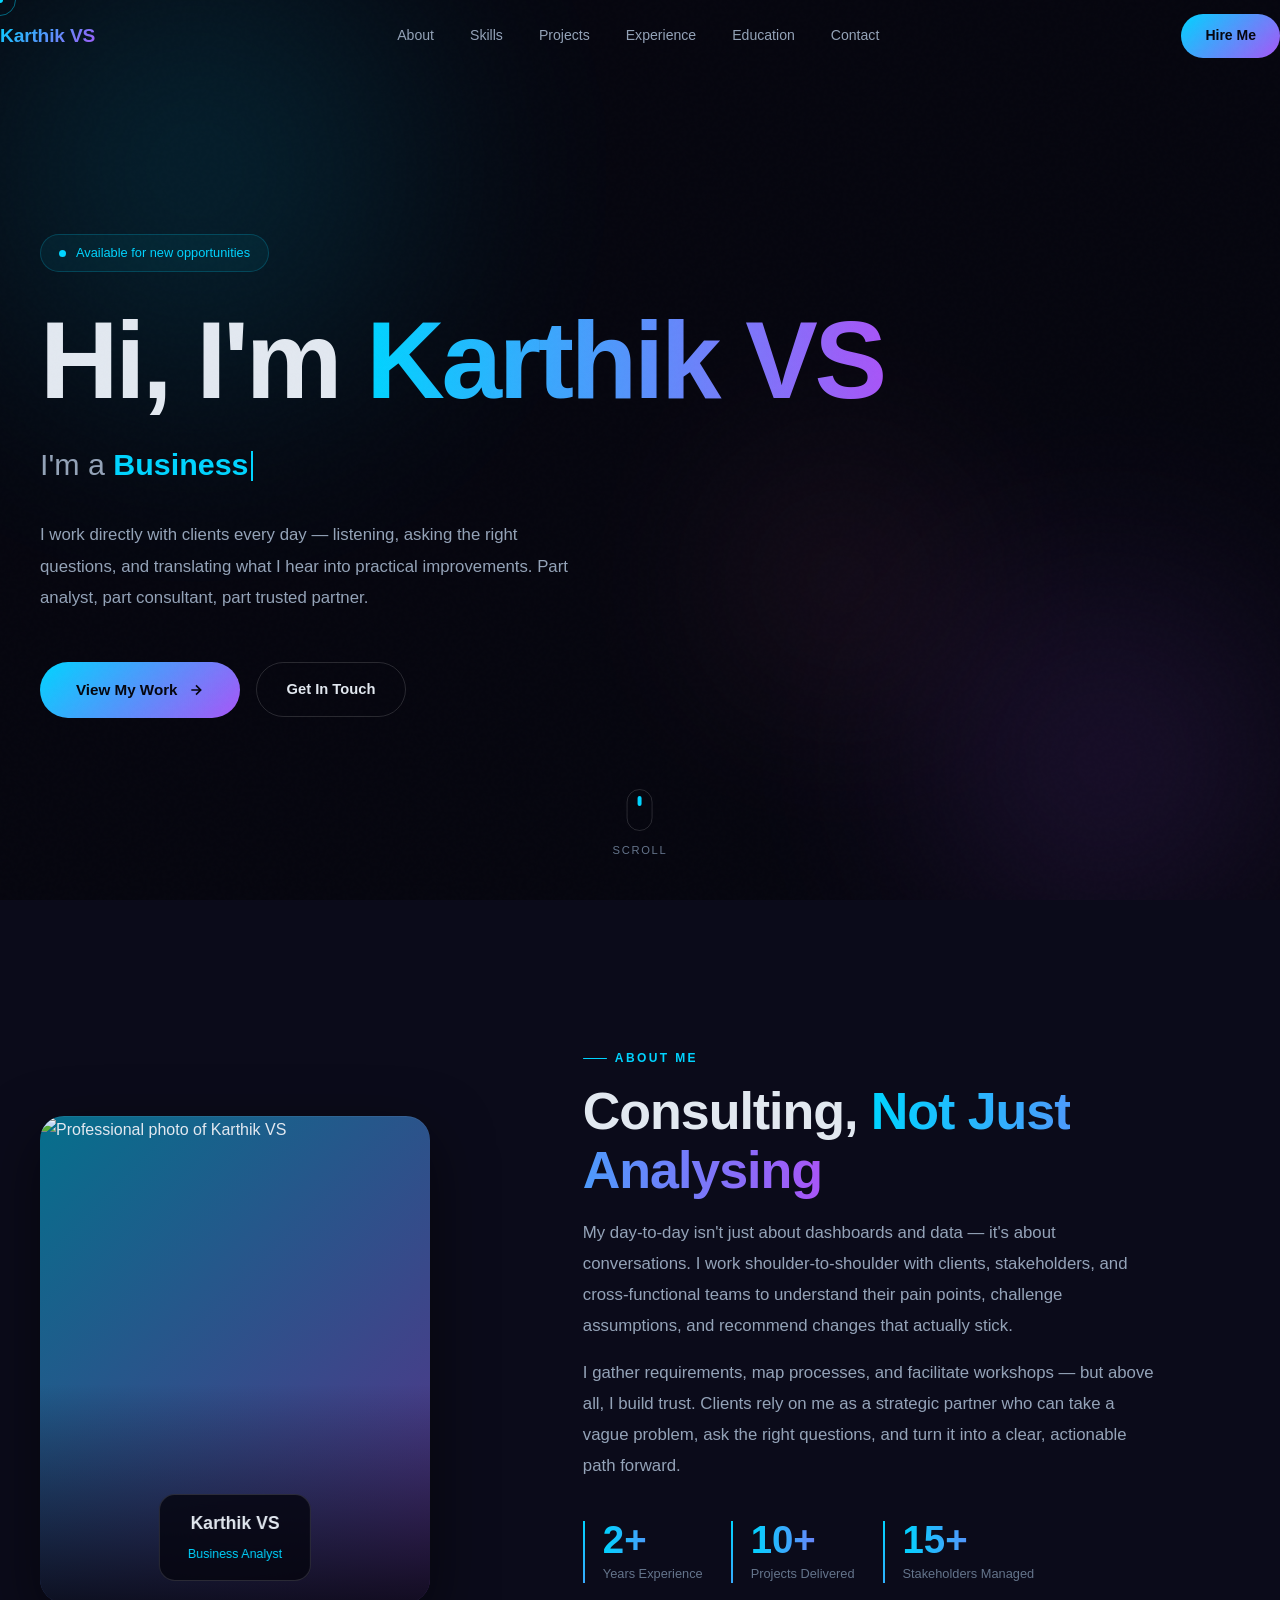
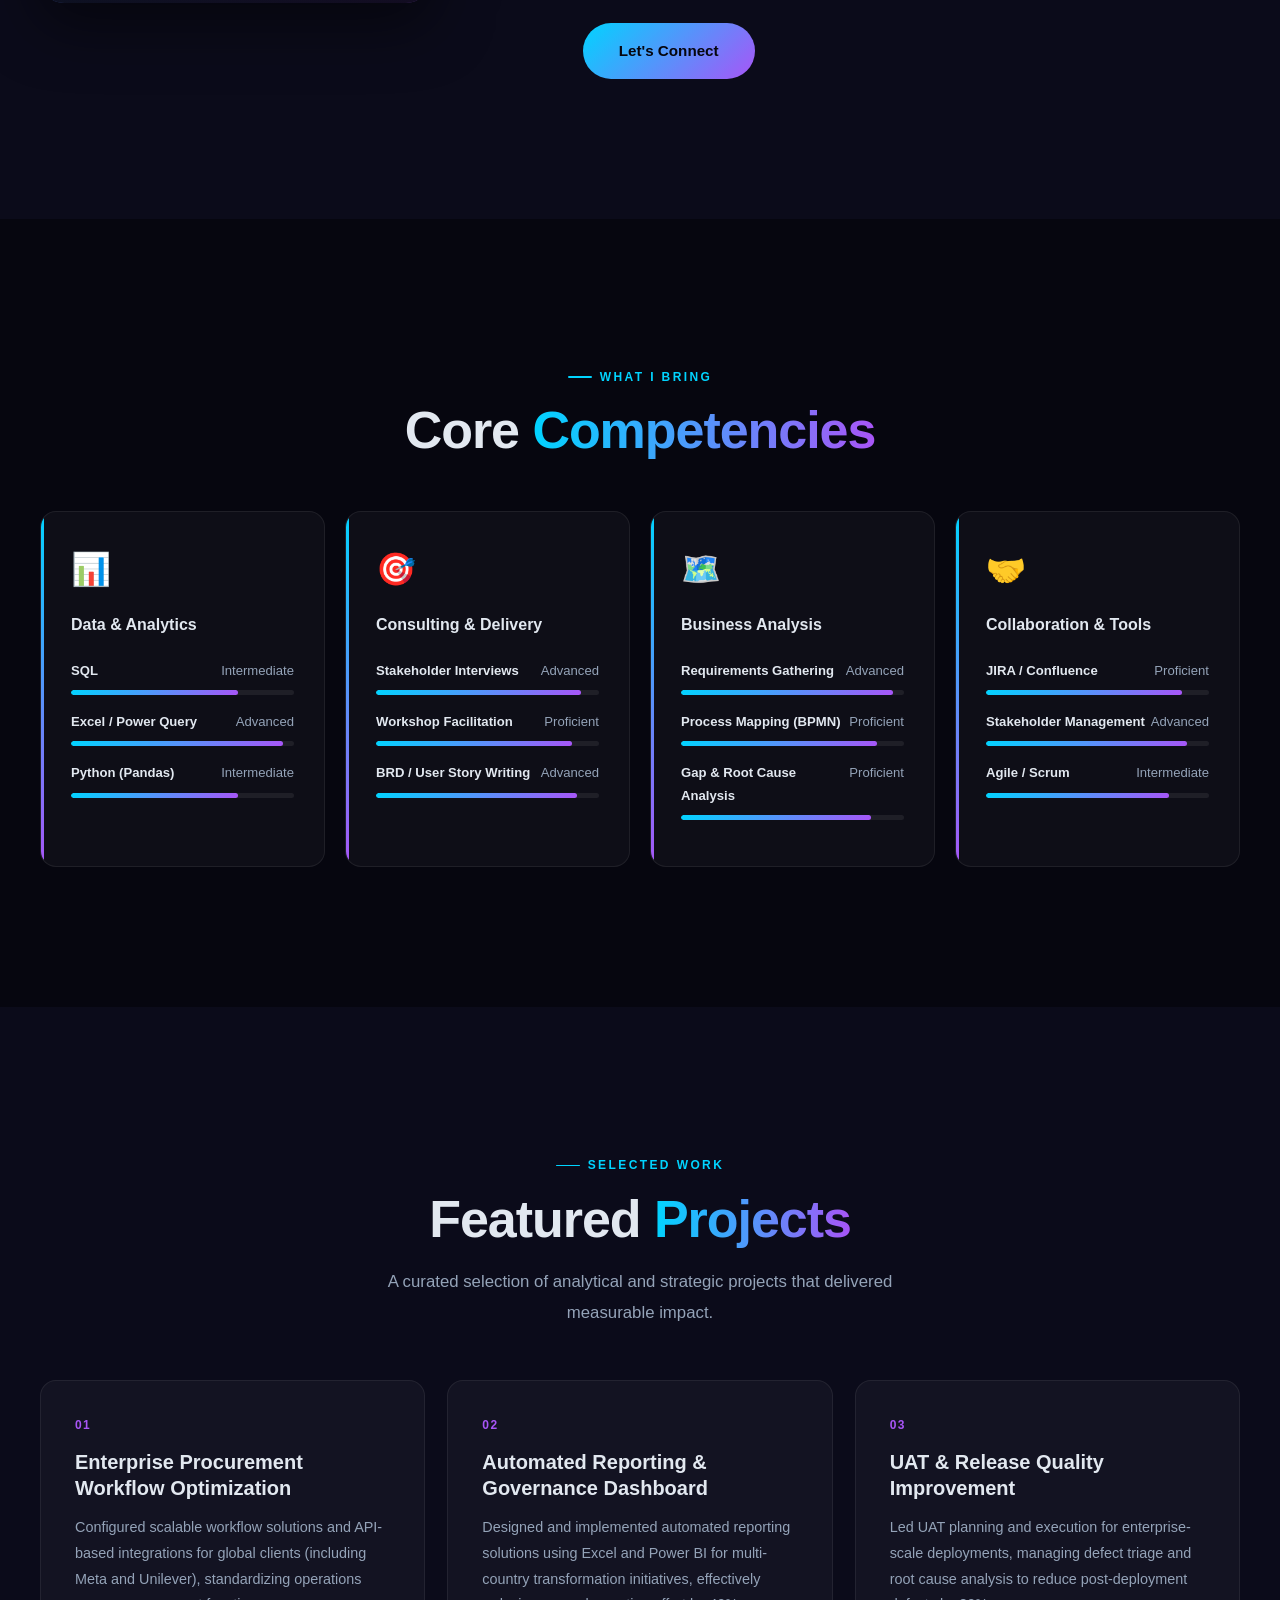
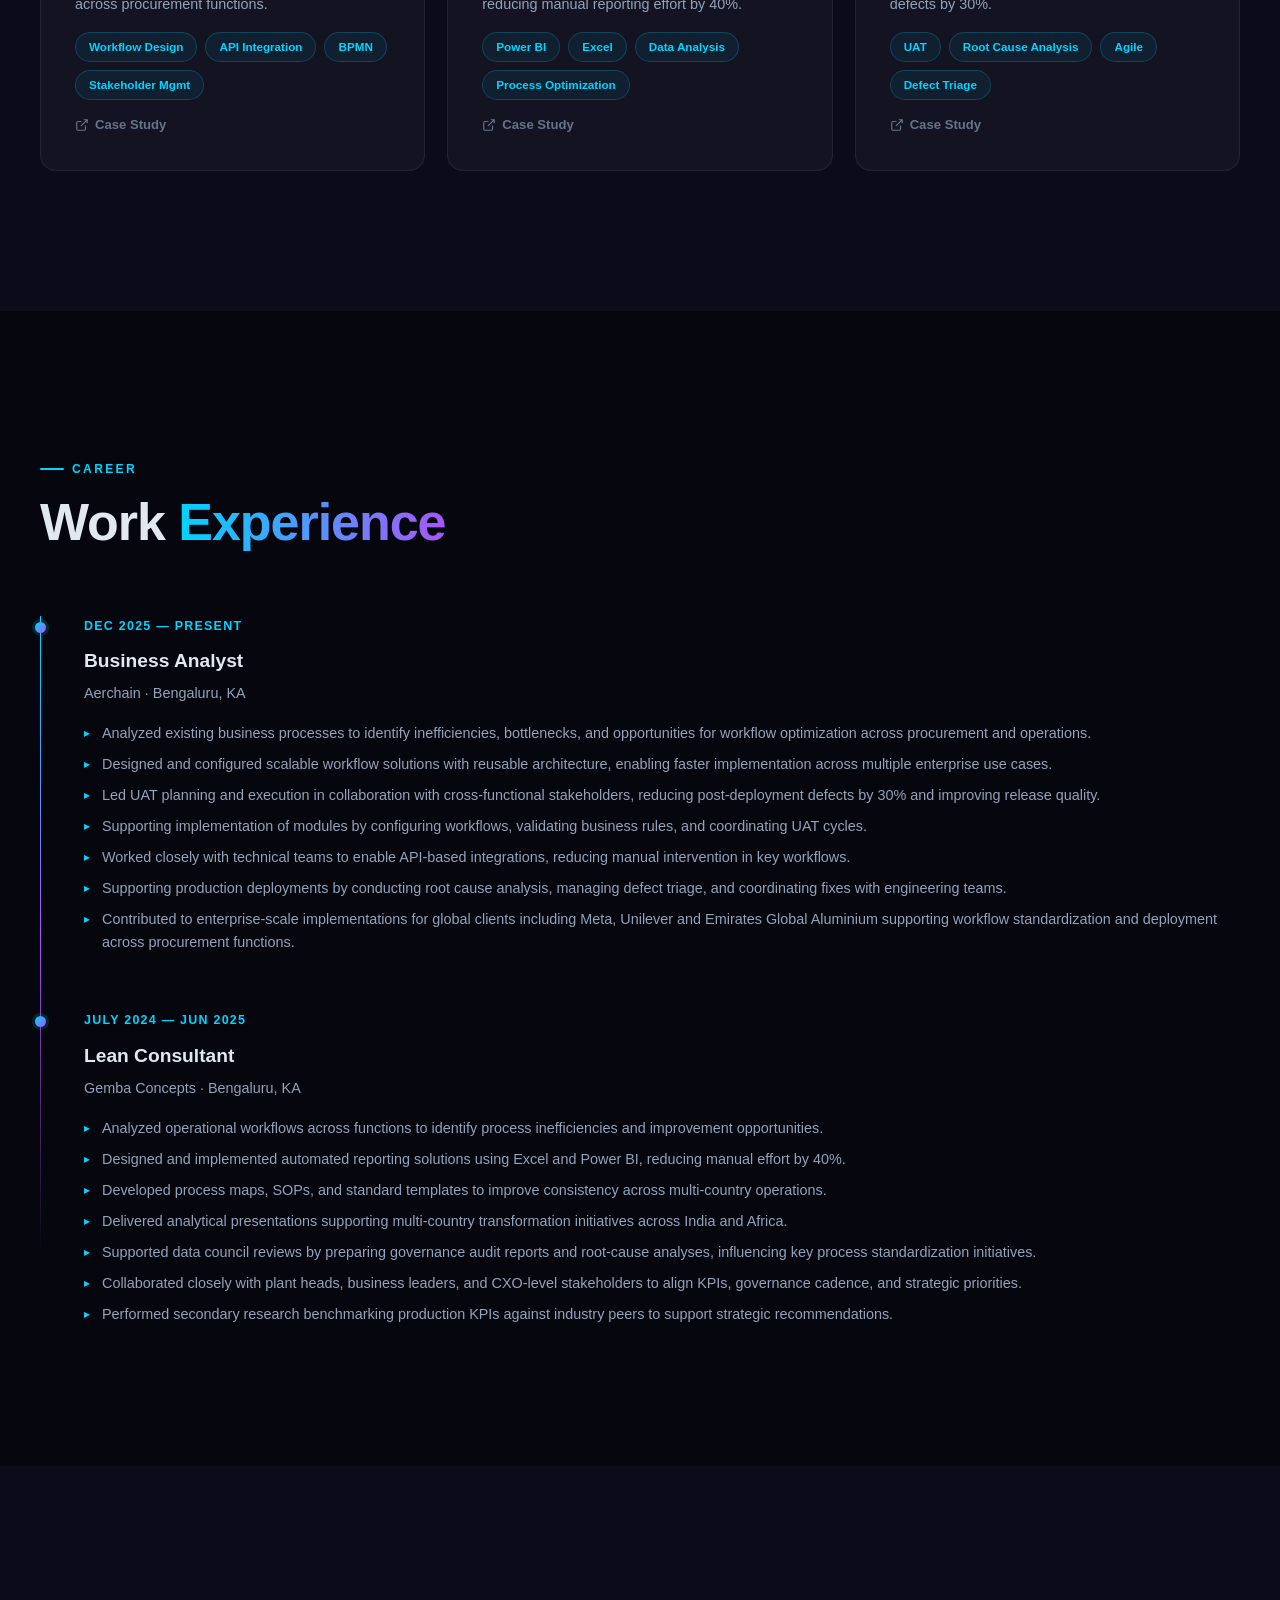
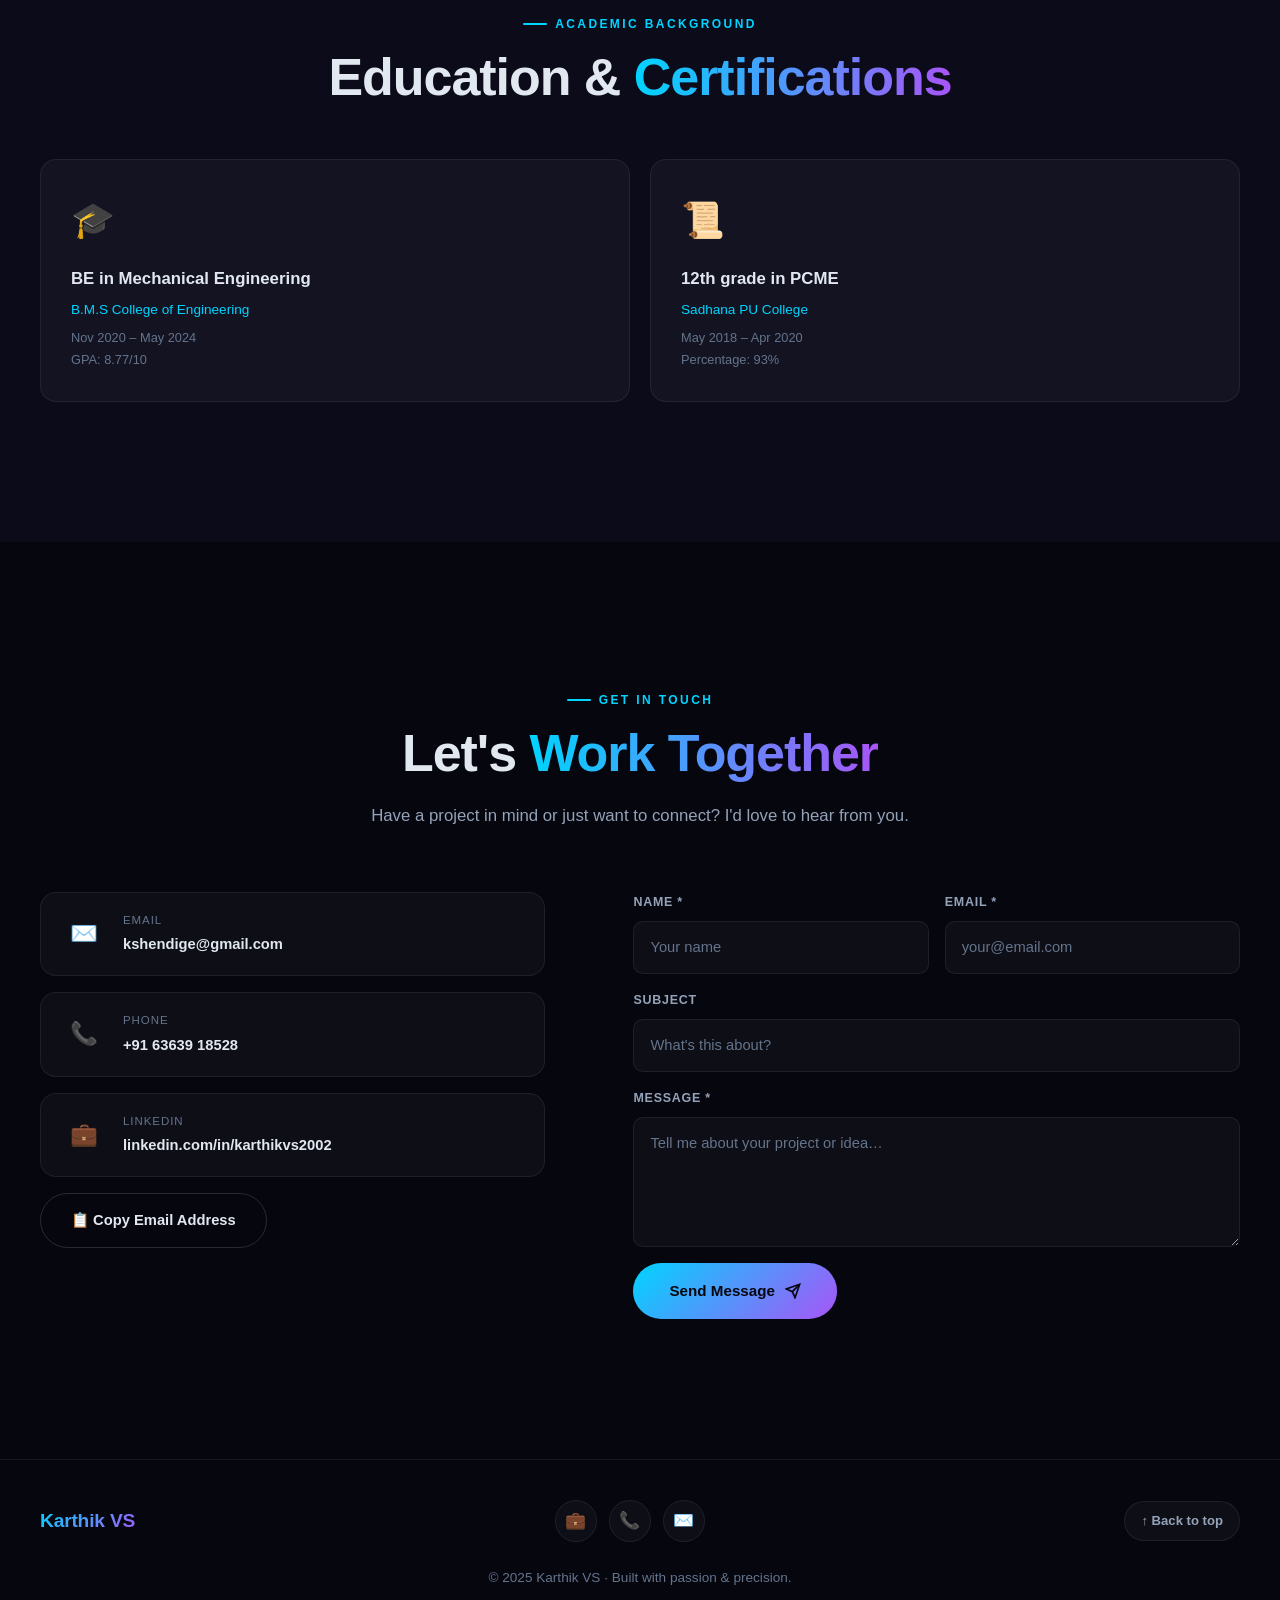
==== commit 527c8e61: "Update index.html" ====
--- a/index.html
+++ b/index.html
@@ -433,6 +433,6 @@
     </div>
   </footer>
 
-  <script src="js/main.js"></script>
+  <script src="main.js"></script>
 </body>
 </html>
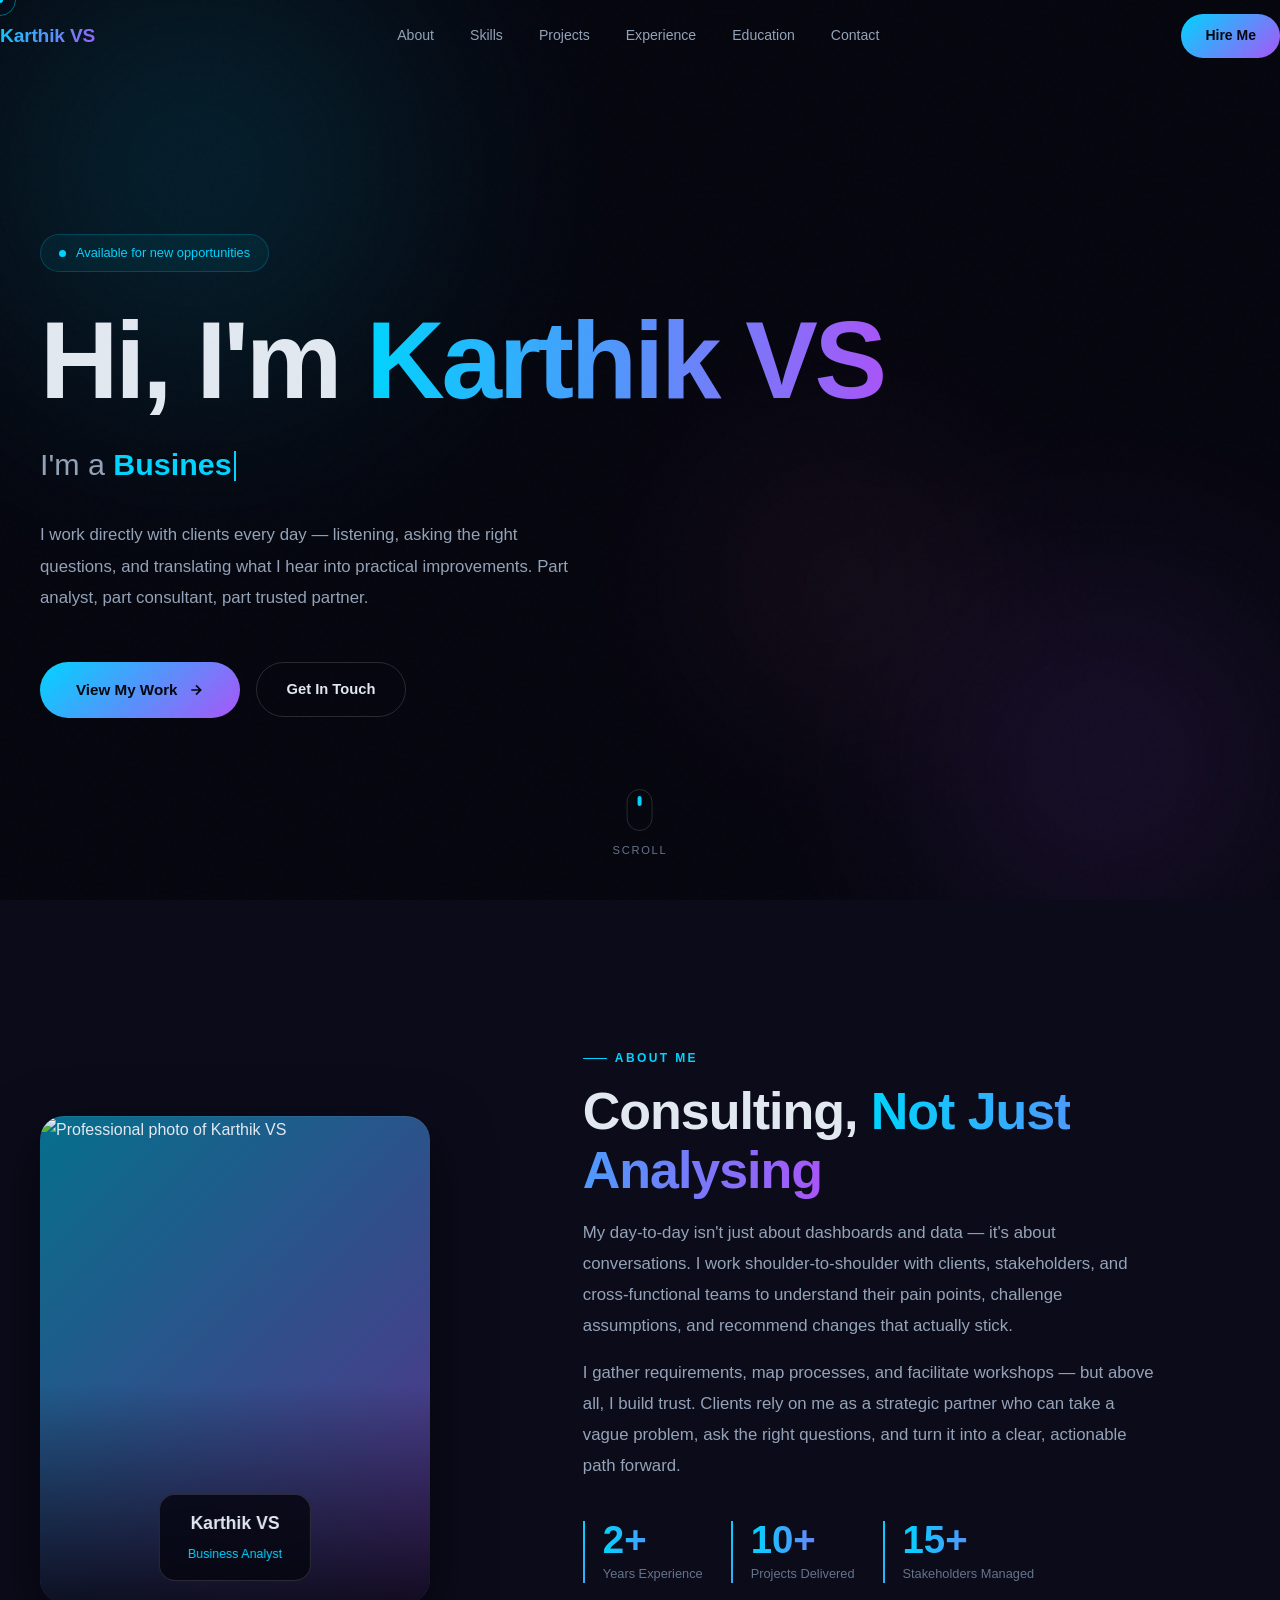
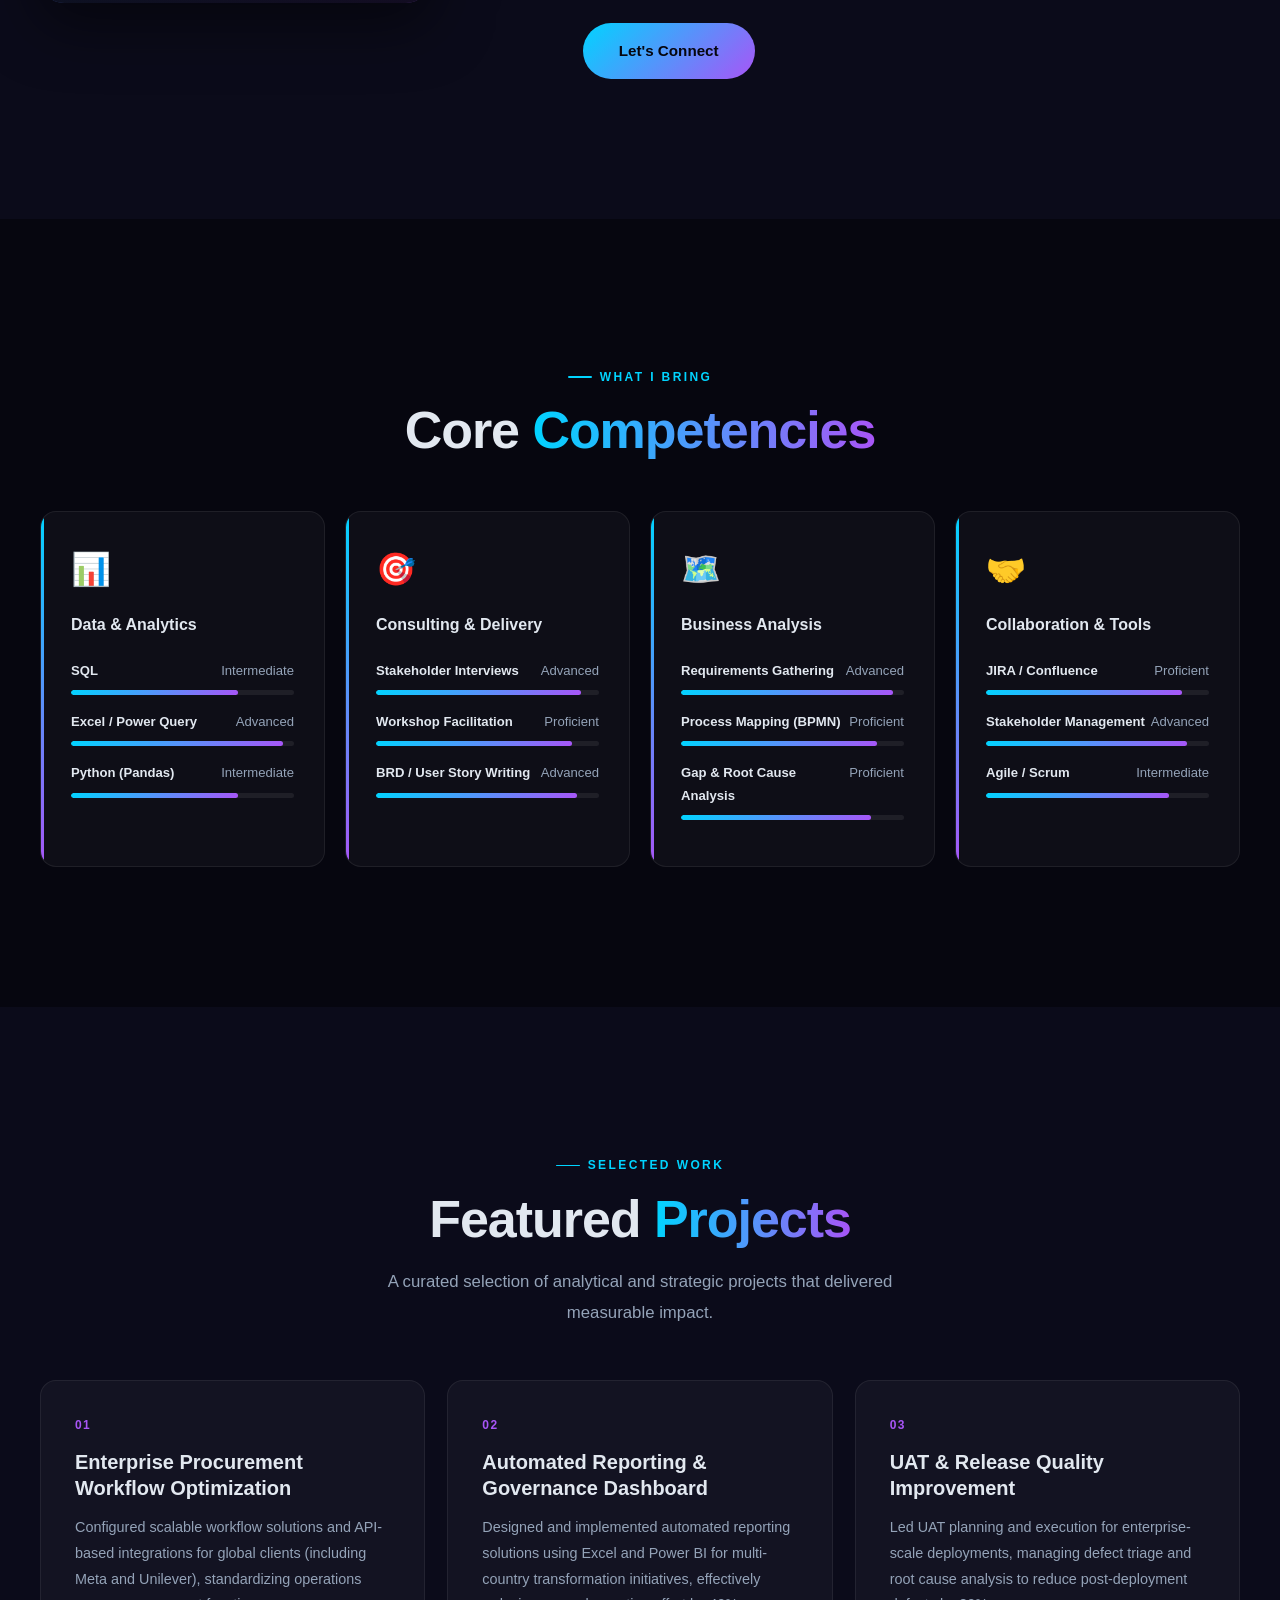
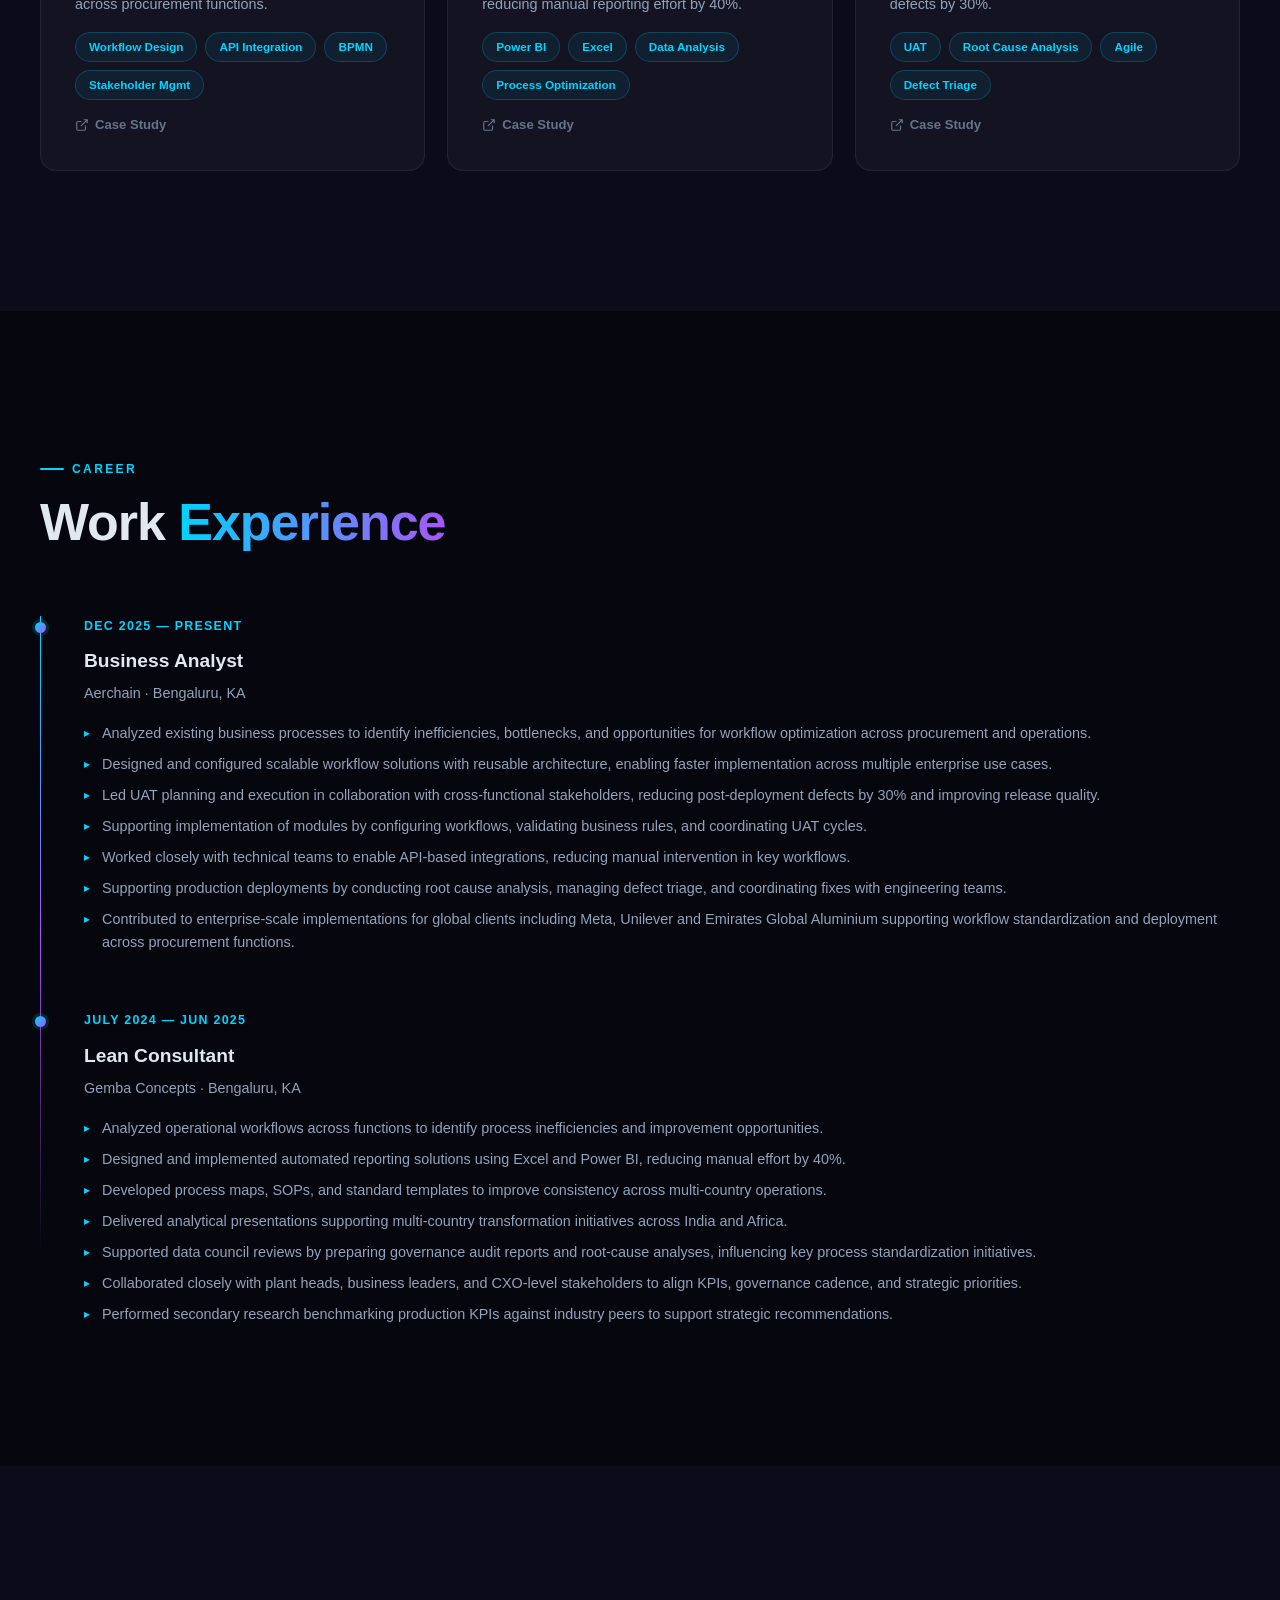
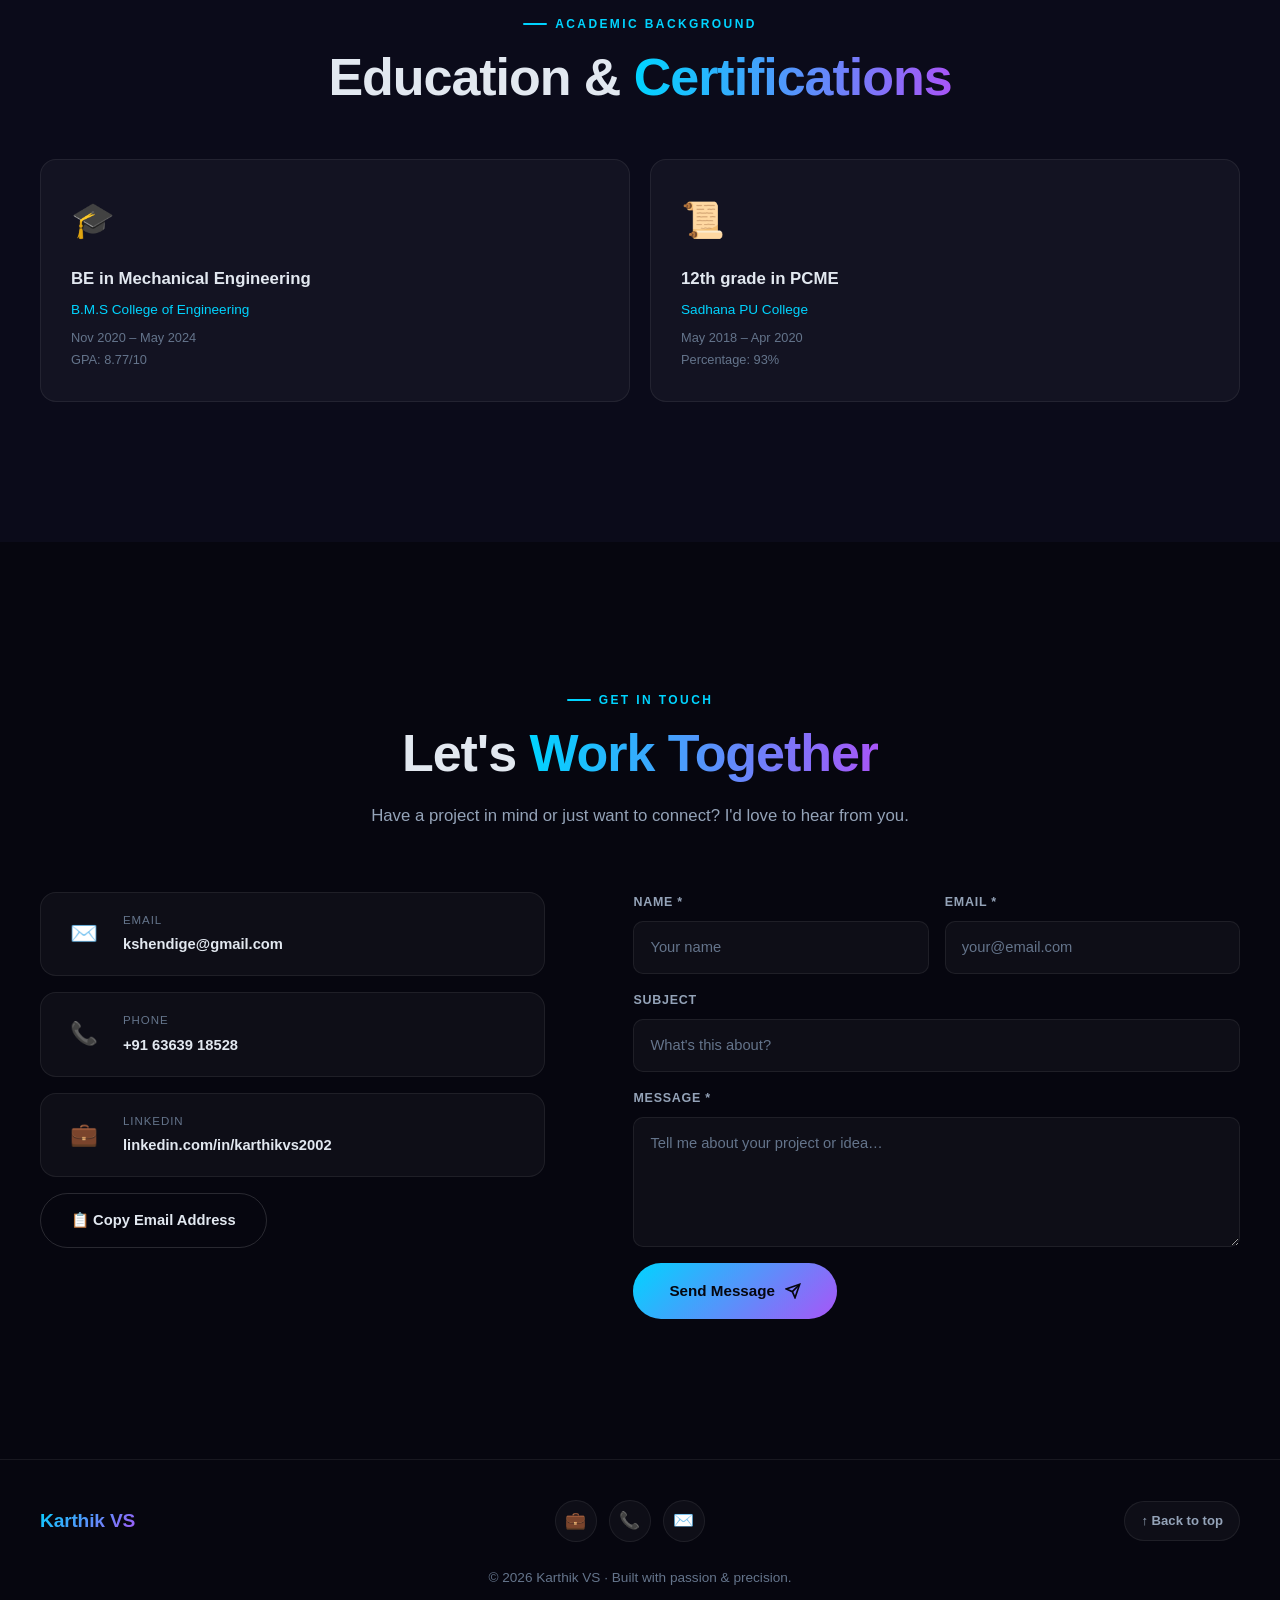
==== commit b3917486: "Update index.html" ====
--- a/index.html
+++ b/index.html
@@ -429,7 +429,7 @@
           ↑ Back to top
         </a>
       </div>
-      <p>© 2025 Karthik VS · Built with passion &amp; precision.</p>
+      <p>© 2026 Karthik VS · Built with passion &amp; precision.</p>
     </div>
   </footer>
 
